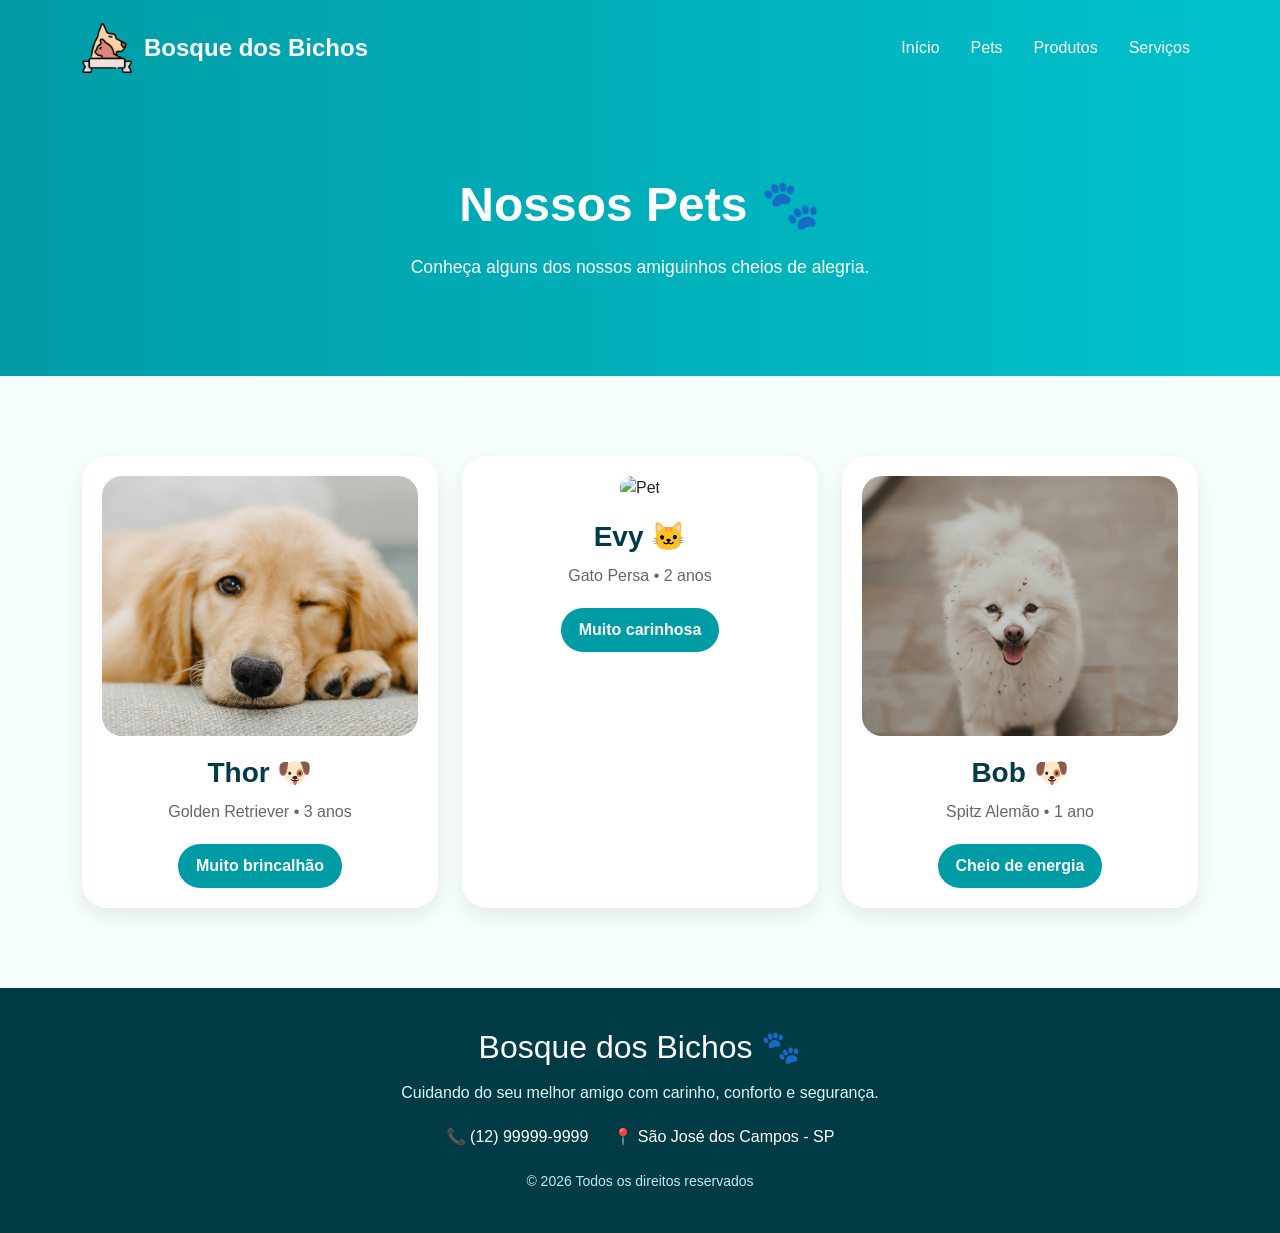
==== pets.html @ 15da337b "pagina d pet adicionada" ====
<!DOCTYPE html>
<html lang="pt-br">

<head>

  <meta charset="UTF-8">

  <meta name="viewport"
    content="width=device-width, initial-scale=1.0">

  <!-- BOOTSTRAP -->

  <link href="https://cdn.jsdelivr.net/npm/bootstrap@5.3.8/dist/css/bootstrap.min.css"
    rel="stylesheet">

  <!-- CSS -->

  <link rel="stylesheet"
    href="style.css">

  <title>
    Pets | Bosque dos Bichos
  </title>

</head>

<body>

  <!-- HEADER -->

  <header class="header-petshop">

    <nav class="navbar navbar-expand-lg">

      <div class="container">

        <!-- LOGO -->

        <a class="logo-petshop"
          href="index.html">

          <img src="./img/loja-de-animais.png"
            alt="Logo">

          <span>
            Bosque dos Bichos
          </span>

        </a>

        <!-- MENU -->

        <div class="collapse navbar-collapse justify-content-end">

          <ul class="navbar-nav align-items-center">

            <li class="nav-item">
              <a class="nav-link"
                href="index.html">
                Início
              </a>
            </li>

            <li class="nav-item">
              <a class="nav-link"
                href="pets.html">
                Pets
              </a>
            </li>

            <li class="nav-item">
              <a class="nav-link"
                href="produtos.html">
                Produtos
              </a>
            </li>

            <li class="nav-item">
              <a class="nav-link"
                href="servicos.html">
                Serviços
              </a>
            </li>

          </ul>

        </div>

      </div>

    </nav>

  </header>

  <!-- BANNER -->

  <section class="banner-pets">

    <div class="container">

      <h1>
        Nossos Pets 🐾
      </h1>

      <p>
        Conheça alguns dos nossos amiguinhos cheios de alegria.
      </p>

    </div>

  </section>

  <!-- PETS -->

  <section class="pagina-pets">

    <div class="container">

      <div class="row g-4">

        <!-- PET 1 -->

        <div class="col-lg-4">

          <div class="card-pet">

            <img src="./img/pet1.jpg"
              alt="Pet">

            <h3>
              Thor 🐶
            </h3>

            <p>
              Golden Retriever • 3 anos
            </p>

            <span>
              Muito brincalhão
            </span>

          </div>

        </div>

        <!-- PET 2 -->

        <div class="col-lg-4">

          <div class="card-pet">

            <img src="./img/gatopersa.jpg"
              alt="Pet">

            <h3>
              Evy 🐱
            </h3>

            <p>
              Gato Persa • 2 anos
            </p>

            <span>
              Muito carinhosa
            </span>

          </div>

        </div>

        <!-- PET 3 -->

        <div class="col-lg-4">

          <div class="card-pet">

            <img src="./img/spitz.jpg"
              alt="Pet">

            <h3>
              Bob 🐶
            </h3>

            <p>
              Spitz Alemão • 1 ano
            </p>

            <span>
              Cheio de energia
            </span>

          </div>

        </div>

      </div>

    </div>

  </section>

  <!-- FOOTER -->

  <footer class="footer-petshop">

    <div class="container">

      <h3>
        Bosque dos Bichos 🐾
      </h3>

      <p>
        Cuidando do seu melhor amigo com carinho,
        conforto e segurança.
      </p>

      <div class="footer-contato">

        <span>
          📞 (12) 99999-9999
        </span>

        <span>
          📍 São José dos Campos - SP
        </span>

      </div>

      <small>
        © 2026 Todos os direitos reservados
      </small>

    </div>

  </footer>

  <!-- SCRIPT -->

  <script src="https://cdn.jsdelivr.net/npm/bootstrap@5.3.8/dist/js/bootstrap.bundle.min.js"></script>

</body>

</html>
---- style.css ----
/* RESET */

/* RESET */

/* remove margens e espaçamentos padrões do navegador */
*{
  margin: 0;

  /* remove espaçamento interno padrão */
  padding: 0;

  /* faz largura e altura incluírem padding e borda */
  box-sizing: border-box;
}

/* BODY */

body{

  /* define a fonte principal do site */
  font-family: Arial, Helvetica, sans-serif;

  /* cor de fundo geral do site */
  background-color: #f5fdfd;
}

/* HEADER */

.header-petshop{

  /* cria um degradê horizontal */
  background: linear-gradient(90deg,#009CA6,#00c2cc);

  /* espaço interno em cima e embaixo */
  padding: 15px 0;

  /* sombra suave abaixo do header */
  box-shadow: 0 4px 15px rgba(0,0,0,0.1);
}

/* HERO */

.hero-petshop{

  /* espaço interno */
  padding: 80px 0;

  /* evita quebra estranha */
  overflow: hidden;
}

/* LOGO */

.logo-petshop{

  /* deixa imagem e texto lado a lado */
  display: flex;

  /* centraliza verticalmente */
  align-items: center;

  /* espaço entre logo e texto */
  gap: 12px;

  /* remove sublinhado do link */
  text-decoration: none;
}

/* IMAGEM DA LOGO */

.logo-petshop img{

  /* largura da imagem */
  width: 50px;
}

/* TEXTO DA LOGO */

.logo-petshop span{

  /* cor branca */
  color: white;

  /* tamanho da fonte */
  font-size: 1.5rem;

  /* deixa o texto em negrito */
  font-weight: bold;
}

/* LINKS */

.nav-link{

  /* cor dos links */
  color: white;

  /* espessura da fonte */
  font-weight: 500;

  /* espaço entre os links */
  margin-left: 15px;

  /* suaviza animações */
  transition: 0.3s;
}

/* HOVER DOS LINKS */

.nav-link:hover{

  /* muda cor ao passar mouse */
  color: #ffe082;

  /* move o link levemente para cima */
  transform: translateY(-2px);
}

/* BOTÃO */

.btn-agendar{

  /* fundo branco */
  background-color: white;

  /* cor do texto */
  color: #009CA6;

  /* remove borda */
  border: none;

  /* espaço interno */
  padding: 10px 22px;

  /* deixa arredondado */
  border-radius: 30px;

  /* deixa texto em negrito */
  font-weight: bold;

  /* suaviza animações */
  transition: 0.3s;
}

/* HOVER DO BOTÃO */

.btn-agendar:hover{

  /* muda cor do fundo */
  background-color: #ffe082;

  /* aumenta levemente */
  transform: scale(1.05);
}

/* MENU MOBILE */

.navbar-toggler{

  /* remove borda do botão hamburguer */
  border: none;
}

/* QUANDO O BOTÃO É CLICADO */

.navbar-toggler:focus{

  /* remove brilho azul padrão */
  box-shadow: none;
}

/* HERO SECTION */

.hero-petshop{

  /* espaço acima e abaixo da seção */
  padding: 80px 0;
}

/* TÍTULO PRINCIPAL */

.hero-texto h1{

  /* tamanho grande */
  font-size: 3.2rem;

  /* cor do texto */
  color: #003b46;

  /* deixa em negrito */
  font-weight: bold;

  /* espaço abaixo */
  margin-bottom: 20px;
}

/* PARÁGRAFO HERO */

.hero-texto p{

  /* tamanho da fonte */
  font-size: 1.1rem;

  /* cor do texto */
  color: #555;

  /* espaço abaixo */
  margin-bottom: 30px;

  /* espaço entre linhas */
  line-height: 1.8;
}

/* ÁREA DOS BOTÕES */

.hero-botoes{

  /* deixa botões lado a lado */
  display: flex;

  /* espaço entre eles */
  gap: 15px;

  /* quebra linha em telas pequenas */
  flex-wrap: wrap;
}

/* BOTÃO PRINCIPAL */

.btn-hero{

  /* cor de fundo */
  background-color: #009CA6;

  /* cor do texto */
  color: white;

  /* remove borda */
  border: none;

  /* espaço interno */
  padding: 14px 28px;

  /* arredonda */
  border-radius: 30px;

  /* deixa em negrito */
  font-weight: bold;

  /* suaviza animações */
  transition: 0.3s;
}

/* HOVER BOTÃO PRINCIPAL */

.btn-hero:hover{

  /* muda cor */
  background-color: #007d84;

  /* move para cima */
  transform: translateY(-3px);
}

/* BOTÃO SECUNDÁRIO */

.btn-hero-outline{

  /* fundo transparente */
  background-color: transparent;

  /* borda colorida */
  border: 2px solid #009CA6;

  /* cor do texto */
  color: #009CA6;

  /* espaço interno */
  padding: 14px 28px;

  /* arredonda */
  border-radius: 30px;

  /* negrito */
  font-weight: bold;

  /* suaviza animações */
  transition: 0.3s;
}

/* HOVER BOTÃO SECUNDÁRIO */

.btn-hero-outline:hover{

  /* fundo colorido */
  background-color: #009CA6;

  /* texto branco */
  color: white;
}

/* IMAGEM HERO */

.hero-imagem img{

  /* largura total */
  width: 100%;

  /* bordas arredondadas */
  border-radius: 30px;

  /* sombra suave */
  box-shadow: 0 8px 25px rgba(0,0,0,0.15);
}

/* SERVIÇOS */

.servicos{

  /* espaço interno vertical */
  padding: 90px 0;
}

/* TÍTULO DA SEÇÃO */

.titulo-servicos{

  /* centraliza texto */
  text-align: center;

  /* espaço abaixo */
  margin-bottom: 60px;
}

/* TÍTULO */

.titulo-servicos h2{

  /* tamanho da fonte */
  font-size: 2.5rem;

  /* cor */
  color: #003b46;

  /* negrito */
  font-weight: bold;

  /* espaço abaixo */
  margin-bottom: 15px;
}

/* TEXTO */

.titulo-servicos p{

  /* cor do texto */
  color: #666;

  /* tamanho da fonte */
  font-size: 1.1rem;
}

/* CARD */

.card-servico{

  /* fundo branco */
  background-color: white;

  /* espaço interno */
  padding: 40px 30px;

  /* arredonda */
  border-radius: 25px;

  /* centraliza conteúdo */
  text-align: center;

  /* suaviza animações */
  transition: 0.4s;

  /* sombra */
  box-shadow: 0 8px 20px rgba(0,0,0,0.08);

  /* deixa todos os cards iguais */
  height: 100%;
}

/* HOVER DO CARD */

.card-servico:hover{

  /* levanta card */
  transform: translateY(-10px);
}

/* ÍCONE */

.icone-servico{

  /* aumenta tamanho do emoji */
  font-size: 3rem;

  /* espaço abaixo */
  margin-bottom: 20px;
}

/* TÍTULO CARD */

.card-servico h3{

  /* cor */
  color: #003b46;

  /* espaço abaixo */
  margin-bottom: 15px;

  /* negrito */
  font-weight: bold;
}

/* TEXTO CARD */

.card-servico p{

  /* cor do texto */
  color: #666;

  /* espaço entre linhas */
  line-height: 1.7;
}

/* CARROSSEL */

/* CARROSSEL */

.carrossel-petshop{

  /* espaço menor abaixo */
  padding-bottom: 30px;
}
/* IMAGENS DO CARROSSEL */

/* ÁREA TOTAL DO CARROSSEL */

.carousel-item{

  /* altura fixa do slide */
  height: 600px;

  /* esconde excessos */
  overflow: hidden;

  /* arredonda */
  border-radius: 30px;
}

/* IMAGEM */

/* IMAGEM DO CARROSSEL */

.imagem-carrossel{

  /* largura menor */
  width: 80%;

  /* centraliza */
  display: block;
  margin: auto;

  /* altura */
  height: 500px;

  /* encaixa imagem */
  object-fit: cover;

  /* arredonda */
  border-radius: 30px;
}
/* LEGENDA DO CARROSSEL */

.carousel-caption{

  /* fundo sólido */
  background-color: rgba(255,255,255,0.95);

  /* espaço interno */
  padding: 30px;

  /* bordas arredondadas */
  border-radius: 25px;

  /* largura máxima */
  max-width: 550px;

  /* centraliza */
  margin: auto;

  /* distância da parte inferior */
  bottom: 50px;

  /* sombra */
  box-shadow: 0 10px 25px rgba(0,0,0,0.15);
}
/* TÍTULO */

/* TÍTULO */

.carousel-caption h2{

  color: #003b46;

  font-size: 2.3rem;

  font-weight: bold;
}

/* TEXTO */

.carousel-caption p{

  color: #555;

  font-size: 1.1rem;
}
/* TEXTO */

.carousel-caption p{

  color: #555;
}

/* TEXTO DO CARROSSEL */

.carousel-caption p{

  /* tamanho da fonte */
  font-size: 1.1rem;
}

/* SETAS */

.carousel-control-prev-icon,
.carousel-control-next-icon{

  /* fundo escuro transparente */
  background-color: rgba(0,0,0,0.5);

  /* deixa circular */
  border-radius: 50%;

  /* aumenta tamanho */
  padding: 20px;
}







/* FOOTER */

/* FOOTER */

.footer-petshop{
  margin: 0%;

  /* cor de fundo escura */
  background-color: #003b46;

  /* espaço interno em cima/baixo e lados */
  padding: 40px 20px;

  /* centraliza todo conteúdo */
  text-align: center;
}

/* TÍTULO */

.footer-petshop h3{

  /* cor branca */
  color: white;

  /* tamanho do texto */
  font-size: 2rem;

  /* espaço abaixo */
  margin-bottom: 15px;
}

/* TEXTO */

.footer-petshop p{

  /* cor azul clara */
  color: #d9f5f6;

  /* espaço abaixo */
  margin-bottom: 20px;

  /* tamanho da fonte */
  font-size: 1rem;
}

/* ÁREA DE CONTATO */

.footer-contato{

  /* deixa os itens lado a lado */
  display: flex;

  /* centraliza horizontalmente */
  justify-content: center;

  /* espaço entre os itens */
  gap: 25px;

  /* quebra linha em telas pequenas */
  flex-wrap: wrap;

  /* espaço abaixo */
  margin-bottom: 20px;

  /* cor branca */
  color: white;
}

/* COPYRIGHT */

.footer-petshop small{

  /* cor mais suave */
  color: #bfeaec;
}

/* MODAL */

.modal-content{

  /* arredonda */
  border-radius: 25px;

  /* remove borda */
  border: none;

  /* sombra */
  box-shadow: 0 10px 30px rgba(0,0,0,0.15);
}

/* CABEÇALHO */

.modal-header{

  /* cor de fundo */
  background-color: #009CA6;

  /* texto branco */
  color: white;

  /* arredonda topo */
  border-radius: 25px 25px 0 0;
}

/* TÍTULO */

.modal-title{

  font-size: 1.5rem;

  font-weight: bold;
}

/* CORPO */

.modal-body{

  padding: 30px;
}

/* INPUTS */

.form-control,
.form-select{

  padding: 12px;

  border-radius: 12px;
}

/* FOOTER */

.modal-footer{

  border-top: none;

  padding: 20px;
}

/* BOTÃO */

.btn-modal{

  background-color: #009CA6;

  color: white;

  border: none;

  padding: 12px 25px;

  border-radius: 30px;

  font-weight: bold;

  transition: 0.3s;
}

/* HOVER */

.btn-modal:hover{

  background-color: #007d84;
}


/*pagina de servicos */

.banner-servicos{

  /* degradê */
  background: linear-gradient(90deg,#009CA6,#00c2cc);

  /* espaço interno */
  padding: 80px 20px;

  /* centraliza */
  text-align: center;

  /* texto branco */
  color: white;
}

/* TÍTULO */

.banner-servicos h1{

  /* tamanho */
  font-size: 3rem;

  /* negrito */
  font-weight: bold;

  /* espaço abaixo */
  margin-bottom: 20px;
}

/* TEXTO */

.banner-servicos p{

  /* tamanho */
  font-size: 1.1rem;
}

/* ÁREA SERVIÇOS */

.pagina-servicos{

  /* espaço vertical */
  padding: 80px 0;
}

/* CARD */

.card-pagina-servico{

  /* fundo branco */
  background-color: white;

  /* espaço interno */
  padding: 40px 30px;

  /* arredonda */
  border-radius: 25px;

  /* centraliza */
  text-align: center;

  /* sombra */
  box-shadow: 0 8px 20px rgba(0,0,0,0.08);

  /* animação suave */
  transition: 0.3s;

  /* altura igual */
  height: 100%;
}

/* HOVER */

.card-pagina-servico:hover{

  /* sobe levemente */
  transform: translateY(-8px);
}

/* ÍCONE */

.icone-pagina{

  /* tamanho */
  font-size: 3rem;

  /* espaço abaixo */
  margin-bottom: 20px;
}

/* TÍTULO */

.card-pagina-servico h3{

  /* cor */
  color: #003b46;

  /* espaço abaixo */
  margin-bottom: 15px;

  /* negrito */
  font-weight: bold;
}

/* TEXTO */

.card-pagina-servico p{

  /* cor */
  color: #666;

  /* espaço abaixo */
  margin-bottom: 20px;

  /* altura da linha */
  line-height: 1.7;
}

/* PREÇO */

.card-pagina-servico span{

  /* fundo */
  background-color: #009CA6;

  /* texto branco */
  color: white;

  /* espaço interno */
  padding: 10px 18px;

  /* arredonda */
  border-radius: 30px;

  /* negrito */
  font-weight: bold;

  /* deixa inline-block */
  display: inline-block;
}




/* pagina de produtos */




/* BANNER PRODUTOS */

.banner-produtos{

  /* degradê */
  background: linear-gradient(90deg,#009CA6,#00c2cc);

  /* espaço interno */
  padding: 80px 20px;

  /* centraliza texto */
  text-align: center;

  /* texto branco */
  color: white;
}

/* TÍTULO */

.banner-produtos h1{

  /* tamanho */
  font-size: 3rem;

  /* negrito */
  font-weight: bold;

  /* espaço abaixo */
  margin-bottom: 20px;
}

/* TEXTO */

.banner-produtos p{

  /* tamanho */
  font-size: 1.1rem;
}






/* ÁREA PRODUTOS */

.pagina-produtos{

  /* espaço vertical */
  padding: 80px 0;
}

/* CARD */

.card-produto{

  /* fundo branco */
  background-color: white;

  /* arredonda */
  border-radius: 25px;

  /* espaço interno */
  padding: 20px;

  /* centraliza conteúdo */
  text-align: center;

  /* sombra */
  box-shadow: 0 8px 20px rgba(0,0,0,0.08);

  /* suaviza animações */
  transition: 0.3s;

  /* altura igual */
  height: 100%;
}

/* HOVER */

.card-produto:hover{

  /* sobe levemente */
  transform: translateY(-8px);
}

/* IMAGEM */

.card-produto img{

  /* largura total */
  width: 100%;

  /* altura fixa */
  height: 220px;

  /* encaixa imagem */
  object-fit: cover;

  /* arredonda */
  border-radius: 20px;

  /* espaço abaixo */
  margin-bottom: 20px;
}

/* TÍTULO */

.card-produto h3{

  /* cor */
  color: #003b46;

  /* espaço abaixo */
  margin-bottom: 10px;

  /* negrito */
  font-weight: bold;
}

/* TEXTO */

.card-produto p{

  /* cor */
  color: #666;

  /* espaço abaixo */
  margin-bottom: 20px;
}

/* PREÇO */

.card-produto span{

  /* deixa bloco */
  display: block;

  /* tamanho */
  font-size: 1.3rem;

  /* negrito */
  font-weight: bold;

  /* cor */
  color: #009CA6;

  /* espaço abaixo */
  margin-bottom: 20px;
}

/* BOTÃO */

.btn-comprar{

  /* fundo */
  background-color: #009CA6;

  /* texto branco */
  color: white;

  /* remove borda */
  border: none;

  /* espaço interno */
  padding: 12px 25px;

  /* arredonda */
  border-radius: 30px;

  /* negrito */
  font-weight: bold;

  /* animação */
  transition: 0.3s;
}

/* HOVER BOTÃO */

.btn-comprar:hover{

  /* muda cor */
  background-color: #007d84;
}



/* LOGO VOLTAR */

.logo-voltar{

  /* deixa fixada */
  position: fixed;

  /* distância do topo */
  top: 20px;

  /* distância da esquerda */
  left: 20px;

  /* fica acima de tudo */
  z-index: 999;

  /* animação suave */
  transition: 0.3s;
}

/* IMAGEM */

.logo-voltar img{

  /* tamanho */
  width: 70px;

  /* deixa redonda */
  border-radius: 50%;

  /* fundo branco */
  background-color: white;

  /* espaço interno */
  padding: 10px;

  /* sombra */
  box-shadow: 0 5px 15px rgba(0,0,0,0.15);
}

/* HOVER */

.logo-voltar:hover{

  /* aumenta levemente */
  transform: scale(1.08);
}





/* PAGINA PETS */

/* BANNER */

.banner-pets{

  /* degradê */
  background: linear-gradient(90deg,#009CA6,#00c2cc);

  /* espaço interno */
  padding: 80px 20px;

  /* centraliza */
  text-align: center;

  /* texto branco */
  color: white;
}

/* TITULO */

.banner-pets h1{

  font-size: 3rem;

  font-weight: bold;

  margin-bottom: 20px;
}

/* TEXTO */

.banner-pets p{

  font-size: 1.1rem;
}

/* AREA PETS */

.pagina-pets{

  padding: 80px 0;
}

/* CARD */

.card-pet{

  background-color: white;

  border-radius: 25px;

  padding: 20px;

  text-align: center;

  box-shadow: 0 8px 20px rgba(0,0,0,0.08);

  transition: 0.3s;

  height: 100%;
}

/* HOVER */

.card-pet:hover{

  transform: translateY(-8px);
}

/* IMAGEM */

.card-pet img{

  width: 100%;

  height: 260px;

  object-fit: cover;

  border-radius: 20px;

  margin-bottom: 20px;
}

/* TITULO */

.card-pet h3{

  color: #003b46;

  margin-bottom: 10px;

  font-weight: bold;
}

/* TEXTO */

.card-pet p{

  color: #666;

  margin-bottom: 20px;
}

/* TAG */

.card-pet span{

  background-color: #009CA6;

  color: white;

  padding: 10px 18px;

  border-radius: 30px;

  font-weight: bold;

  display: inline-block;
}
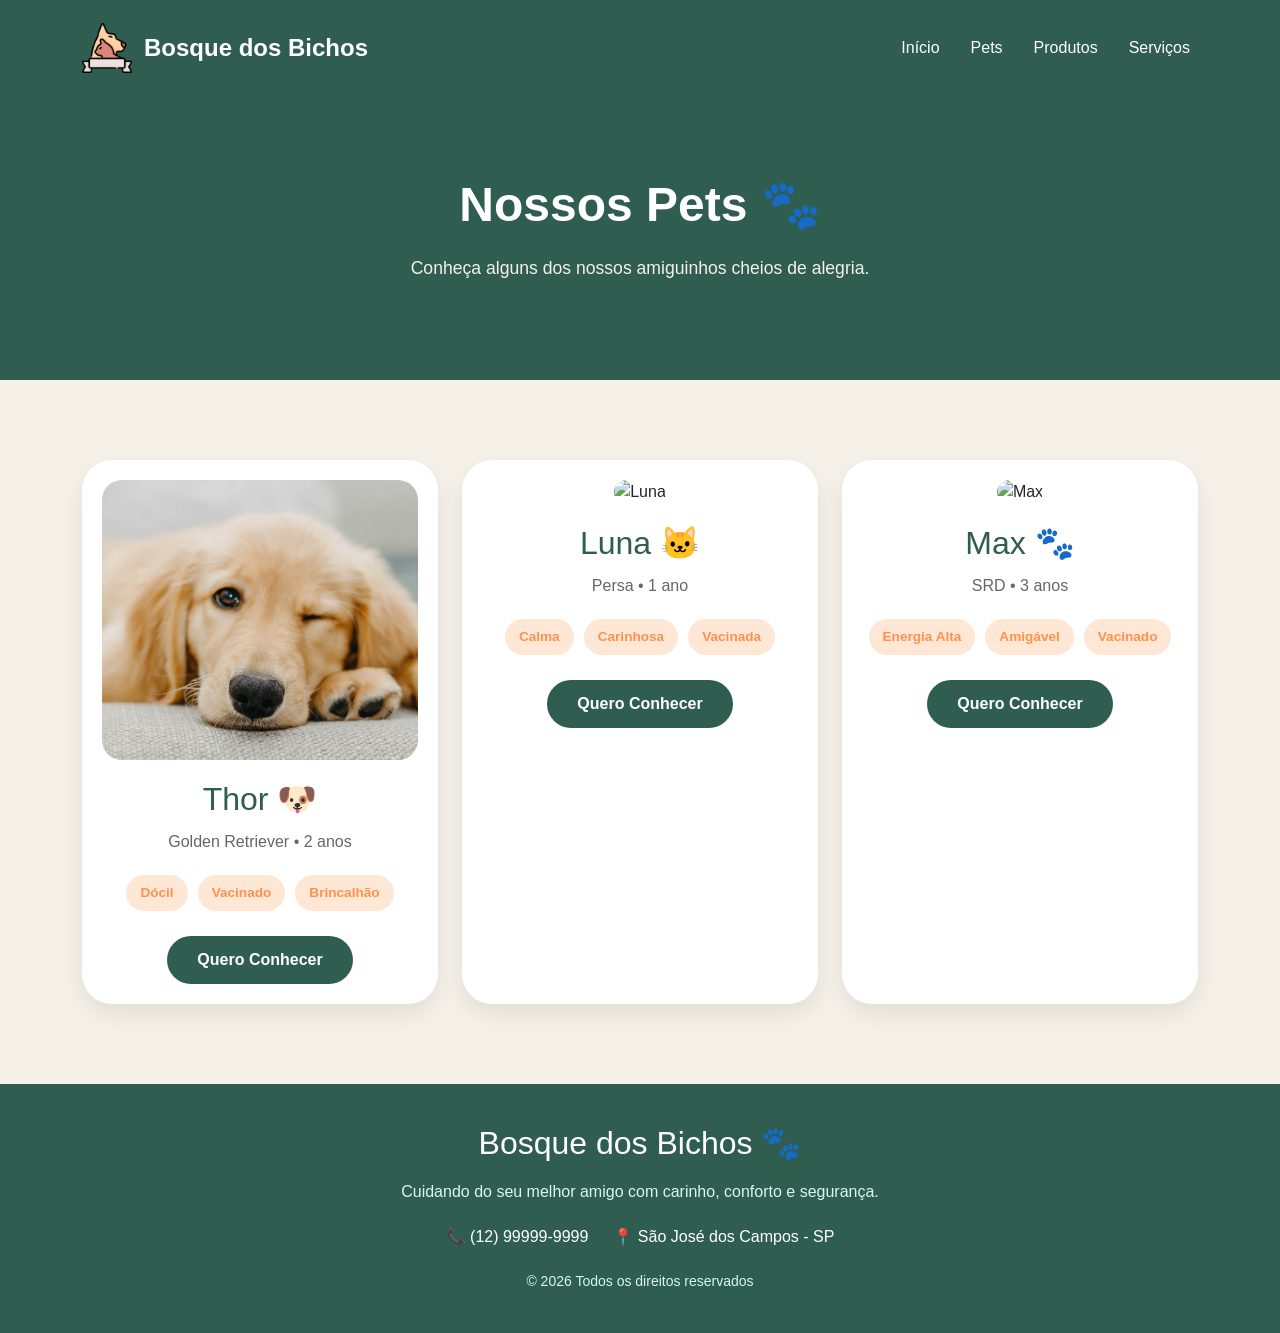
==== commit 1c92eae5: "G" ====
--- a/pets.html
+++ b/pets.html
@@ -112,93 +112,139 @@
 
   <!-- PETS -->
 
-  <section class="pagina-pets">
-
-    <div class="container">
-
-      <div class="row g-4">
-
-        <!-- PET 1 -->
-
-        <div class="col-lg-4">
-
-          <div class="card-pet">
-
-            <img src="./img/pet1.jpg"
-              alt="Pet">
-
-            <h3>
-              Thor 🐶
-            </h3>
-
-            <p>
-              Golden Retriever • 3 anos
-            </p>
-
-            <span>
-              Muito brincalhão
-            </span>
+  <!-- ========================================= -->
+<!-- ÁREA PETS -->
+<!-- ========================================= -->
+
+<section class="pagina-pets">
+
+  <div class="container">
+
+    <div class="row g-4">
+
+      <!-- PET 1 -->
+
+      <div class="col-lg-4 col-md-6">
+
+        <div class="card-pet">
+
+          <!-- FOTO -->
+
+          <img src="img/pet1.jpg" alt="Thor">
+
+          <!-- NOME -->
+
+          <h3>
+            Thor 🐶
+          </h3>
+
+          <!-- INFORMAÇÕES -->
+
+          <p>
+            Golden Retriever • 2 anos
+          </p>
+
+          <!-- TAGS -->
+
+          <div class="tags-pet">
+
+            <span>Dócil</span>
+
+            <span>Vacinado</span>
+
+            <span>Brincalhão</span>
 
           </div>
 
-        </div>
-
-        <!-- PET 2 -->
-
-        <div class="col-lg-4">
-
-          <div class="card-pet">
-
-            <img src="./img/gatopersa.jpg"
-              alt="Pet">
-
-            <h3>
-              Evy 🐱
-            </h3>
-
-            <p>
-              Gato Persa • 2 anos
-            </p>
-
-            <span>
-              Muito carinhosa
-            </span>
+          <!-- BOTÃO -->
+
+          <button class="btn-adotar">
+
+            Quero Conhecer
+
+          </button>
+
+        </div>
+
+      </div>
+
+      <!-- PET 2 -->
+
+      <div class="col-lg-4 col-md-6">
+
+        <div class="card-pet">
+
+          <img src="img/pet2.jpg" alt="Luna">
+
+          <h3>
+            Luna 🐱
+          </h3>
+
+          <p>
+            Persa • 1 ano
+          </p>
+
+          <div class="tags-pet">
+
+            <span>Calma</span>
+
+            <span>Carinhosa</span>
+
+            <span>Vacinada</span>
 
           </div>
 
-        </div>
-
-        <!-- PET 3 -->
-
-        <div class="col-lg-4">
-
-          <div class="card-pet">
-
-            <img src="./img/spitz.jpg"
-              alt="Pet">
-
-            <h3>
-              Bob 🐶
-            </h3>
-
-            <p>
-              Spitz Alemão • 1 ano
-            </p>
-
-            <span>
-              Cheio de energia
-            </span>
+          <button class="btn-adotar">
+
+            Quero Conhecer
+
+          </button>
+
+        </div>
+
+      </div>
+
+      <!-- PET 3 -->
+
+      <div class="col-lg-4 col-md-6">
+
+        <div class="card-pet">
+
+          <img src="img/pet3.jpg" alt="Max">
+
+          <h3>
+            Max 🐾
+          </h3>
+
+          <p>
+            SRD • 3 anos
+          </p>
+
+          <div class="tags-pet">
+
+            <span>Energia Alta</span>
+
+            <span>Amigável</span>
+
+            <span>Vacinado</span>
 
           </div>
 
+          <button class="btn-adotar">
+
+            Quero Conhecer
+
+          </button>
+
         </div>
 
       </div>
 
     </div>
 
-  </section>
-
+  </div>
+
+</section>
   <!-- FOOTER -->
 
   <footer class="footer-petshop">
--- a/style.css
+++ b/style.css
@@ -1,1238 +1,1319 @@
-/* RESET */
-
-/* RESET */
-
-/* remove margens e espaçamentos padrões do navegador */
+/* ========================================= */
+/* RESET GERAL */
+/* ========================================= */
+
+/* remove margens e espaçamentos padrões */
 *{
   margin: 0;
-
-  /* remove espaçamento interno padrão */
   padding: 0;
 
-  /* faz largura e altura incluírem padding e borda */
+  /* facilita controle de largura */
   box-sizing: border-box;
 }
 
+
+/* ========================================= */
 /* BODY */
+/* ========================================= */
 
 body{
-
-  /* define a fonte principal do site */
+  
+
+  font-family: 'Poppins', sans-serif;
+
+
+
+  /* fonte principal */
   font-family: Arial, Helvetica, sans-serif;
 
-  /* cor de fundo geral do site */
-  background-color: #f5fdfd;
-}
-
+  /* fundo geral do site */
+  background-color: #F5F1E8;
+
+}
+
+
+/* ========================================= */
+/* TEXTOS */
+/* ========================================= */
+
+p{
+
+  /* cor padrão dos textos */
+  color: #555555;
+
+  /* altura entre linhas */
+  line-height: 1.7;
+}
+
+
+/* ========================================= */
+/* TITULOS */
+/* ========================================= */
+
+h1, h2, h3{
+
+  /* verde principal */
+  color: #2F5D50;
+
+}
+
+
+/* ========================================= */
 /* HEADER */
+/* ========================================= */
 
 .header-petshop{
 
-  /* cria um degradê horizontal */
-  background: linear-gradient(90deg,#009CA6,#00c2cc);
-
-  /* espaço interno em cima e embaixo */
+  /* fundo verde */
+  background-color: #2F5D50;
+
+  /* espaço interno */
   padding: 15px 0;
 
-  /* sombra suave abaixo do header */
+  /* sombra suave */
   box-shadow: 0 4px 15px rgba(0,0,0,0.1);
-}
-
-/* HERO */
-
-.hero-petshop{
-
-  /* espaço interno */
-  padding: 80px 0;
-
-  /* evita quebra estranha */
-  overflow: hidden;
-}
-
+
+}
+
+
+/* ========================================= */
 /* LOGO */
+/* ========================================= */
 
 .logo-petshop{
 
-  /* deixa imagem e texto lado a lado */
+  /* imagem e texto lado a lado */
   display: flex;
 
   /* centraliza verticalmente */
   align-items: center;
 
-  /* espaço entre logo e texto */
+  /* espaço entre itens */
   gap: 12px;
 
-  /* remove sublinhado do link */
+  /* remove linha do link */
   text-decoration: none;
-}
-
-/* IMAGEM DA LOGO */
+
+}
+
+
+/* IMAGEM LOGO */
 
 .logo-petshop img{
 
-  /* largura da imagem */
+  /* largura da logo */
   width: 50px;
-}
-
-/* TEXTO DA LOGO */
+
+}
+
+
+/* TEXTO LOGO */
 
 .logo-petshop span{
 
-  /* cor branca */
-  color: white;
-
-  /* tamanho da fonte */
+  color: white;
+
   font-size: 1.5rem;
 
-  /* deixa o texto em negrito */
   font-weight: bold;
-}
-
-/* LINKS */
+
+}
+
+
+/* ========================================= */
+/* LINKS MENU */
+/* ========================================= */
 
 .nav-link{
 
-  /* cor dos links */
-  color: white;
-
-  /* espessura da fonte */
+  color: white;
+
   font-weight: 500;
 
-  /* espaço entre os links */
   margin-left: 15px;
 
-  /* suaviza animações */
   transition: 0.3s;
-}
-
-/* HOVER DOS LINKS */
+
+}
+
+
+/* HOVER LINKS */
 
 .nav-link:hover{
 
-  /* muda cor ao passar mouse */
-  color: #ffe082;
-
-  /* move o link levemente para cima */
+  /* laranja claro */
+  color: #FF914D;
+
   transform: translateY(-2px);
-}
-
-/* BOTÃO */
+
+}
+
+
+/* ========================================= */
+/* BOTÃO AGENDAR */
+/* ========================================= */
 
 .btn-agendar{
+
+  /* fundo laranja */
+  background-color: #FF914D;
+
+  /* texto branco */
+  color: white;
+
+  /* remove borda */
+  border: none;
+
+  /* espaçamento interno */
+  padding: 12px 25px;
+
+  /* arredonda */
+  border-radius: 30px;
+
+  /* negrito */
+  font-weight: bold;
+
+  /* cursor mãozinha */
+  cursor: pointer;
+
+  /* animação suave */
+  transition: 0.3s;
+
+}
+
+
+/* HOVER BOTÃO */
+
+.btn-agendar:hover{
+
+  /* laranja mais escuro */
+  background-color: #E67E3D;
+
+  /* aumenta levemente */
+  transform: scale(1.05);
+
+}
+
+
+/* ========================================= */
+/* HERO SECTION */
+/* ========================================= */
+
+.hero-petshop{
+
+  /* espaço vertical */
+  padding: 100px 0;
+
+  /* fundo bege */
+  background-color: #F5F1E8;
+
+}
+
+
+/* TITULO HERO */
+
+.hero-texto h1{
+
+  font-size: 3.2rem;
+
+  font-weight: bold;
+
+  margin-bottom: 20px;
+
+}
+
+
+/* TEXTO HERO */
+
+.hero-texto p{
+
+  font-size: 1.1rem;
+
+  margin-bottom: 30px;
+
+}
+
+
+/* BENEFÍCIOS */
+
+.hero-beneficios{
+
+  /* coloca lado a lado */
+  display: flex;
+
+  /* espaço */
+  gap: 15px;
+
+  /* quebra no celular */
+  flex-wrap: wrap;
+
+}
+
+
+/* CADA BENEFÍCIO */
+
+.hero-beneficios span{
 
   /* fundo branco */
   background-color: white;
 
-  /* cor do texto */
-  color: #009CA6;
-
-  /* remove borda */
-  border: none;
-
   /* espaço interno */
-  padding: 10px 22px;
-
-  /* deixa arredondado */
-  border-radius: 30px;
-
-  /* deixa texto em negrito */
-  font-weight: bold;
-
-  /* suaviza animações */
-  transition: 0.3s;
-}
-
-/* HOVER DO BOTÃO */
-
-.btn-agendar:hover{
-
-  /* muda cor do fundo */
-  background-color: #ffe082;
-
-  /* aumenta levemente */
-  transform: scale(1.05);
-}
-
-/* MENU MOBILE */
-
-.navbar-toggler{
-
-  /* remove borda do botão hamburguer */
-  border: none;
-}
-
-/* QUANDO O BOTÃO É CLICADO */
-
-.navbar-toggler:focus{
-
-  /* remove brilho azul padrão */
-  box-shadow: none;
-}
-
-/* HERO SECTION */
-
-.hero-petshop{
-
-  /* espaço acima e abaixo da seção */
-  padding: 80px 0;
-}
-
-/* TÍTULO PRINCIPAL */
-
-.hero-texto h1{
-
-  /* tamanho grande */
-  font-size: 3.2rem;
-
-  /* cor do texto */
-  color: #003b46;
-
-  /* deixa em negrito */
-  font-weight: bold;
-
-  /* espaço abaixo */
-  margin-bottom: 20px;
-}
-
-/* PARÁGRAFO HERO */
-
-.hero-texto p{
-
-  /* tamanho da fonte */
-  font-size: 1.1rem;
-
-  /* cor do texto */
-  color: #555;
-
-  /* espaço abaixo */
-  margin-bottom: 30px;
-
-  /* espaço entre linhas */
-  line-height: 1.8;
-}
-
-/* ÁREA DOS BOTÕES */
-
-.hero-botoes{
-
-  /* deixa botões lado a lado */
-  display: flex;
-
-  /* espaço entre eles */
-  gap: 15px;
-
-  /* quebra linha em telas pequenas */
-  flex-wrap: wrap;
-}
-
-/* BOTÃO PRINCIPAL */
-
-.btn-hero{
-
-  /* cor de fundo */
-  background-color: #009CA6;
-
-  /* cor do texto */
-  color: white;
-
-  /* remove borda */
-  border: none;
-
-  /* espaço interno */
-  padding: 14px 28px;
+  padding: 10px 18px;
 
   /* arredonda */
   border-radius: 30px;
 
-  /* deixa em negrito */
+  /* sombra */
+  box-shadow: 0 5px 15px rgba(0,0,0,0.08);
+
+}
+
+
+/* IMAGEM HERO */
+
+.hero-imagem img{
+
+  width: 700px;
+
+  /* bordas arredondadas */
+  border-radius: 10px;
+
+  /* sombra */
+  box-shadow: 0 10px 30px rgba(0,0,0,0.15);
+
+}
+
+
+/* ========================================= */
+/* SERVIÇOS */
+/* ========================================= */
+
+.servicos{
+
+  padding: 80px 10%;
+
+  text-align: center;
+
+}
+
+
+/* TITULO */
+
+.servicos h2{
+
+  font-size: 2.5rem;
+
+  margin-bottom: 50px;
+
+}
+
+
+/* CONTAINER CARDS */
+
+.cards-servicos{
+
+  display: flex;
+
+  justify-content: center;
+
+  gap: 30px;
+
+  flex-wrap: wrap;
+
+}
+
+
+/* CARD */
+
+.card-servico{
+
+  width: 320px;
+
+  background-color: white;
+
+  border-radius: 25px;
+
+  overflow: hidden;
+
+  box-shadow: 0 8px 20px rgba(0,0,0,0.08);
+
+  transition: 0.3s;
+
+}
+
+
+/* HOVER CARD */
+
+.card-servico:hover{
+
+  transform: translateY(-10px);
+
+}
+
+
+/* IMAGEM CARD */
+
+.card-servico img{
+
+  width: 100%;
+
+  height: 220px;
+
+  object-fit: cover;
+
+}
+
+
+/* TITULO CARD */
+
+.card-servico h3{
+
+  margin-top: 20px;
+
+  font-size: 1.8rem;
+
+}
+
+
+/* TEXTO CARD */
+
+.card-servico p{
+
+  padding: 15px;
+
+}
+
+
+/* BOTÃO CARD */
+
+.card-servico button{
+
+  background-color: #FF914D;
+
+  color: white;
+
+  border: none;
+
+  padding: 12px 25px;
+
+  border-radius: 12px;
+
+  margin-bottom: 25px;
+
+  cursor: pointer;
+
+  transition: 0.3s;
+
+}
+
+
+/* HOVER BOTÃO CARD */
+
+.card-servico button:hover{
+
+  background-color: #E67E3D;
+
+  transform: scale(1.05);
+
+}
+
+
+/* ========================================= */
+/* CARROSSEL */
+/* ========================================= */
+
+.carrossel-petshop{
+
+  padding-bottom: 50px;
+
+}
+
+
+/* ITEM */
+
+.carousel-item{
+
+  height: 600px;
+
+  overflow: hidden;
+
+  border-radius: 30px;
+
+}
+
+
+/* IMAGEM */
+
+.imagem-carrossel{
+
+  width: 80%;
+
+  height: 500px;
+
+  object-fit: cover;
+
+  display: block;
+
+  margin: auto;
+
+  border-radius: 30px;
+
+}
+
+
+/* LEGENDA */
+
+.carousel-caption{
+
+  background-color: rgba(255,255,255,0.95);
+
+  padding: 30px;
+
+  border-radius: 25px;
+
+  max-width: 550px;
+
+  margin: auto;
+
+  bottom: 50px;
+
+  box-shadow: 0 10px 25px rgba(0,0,0,0.15);
+
+}
+
+
+/* TEXOS */
+
+.carousel-caption h2{
+
+  font-size: 2rem;
+
+}
+
+.carousel-caption p{
+
+  font-size: 1rem;
+
+}
+
+
+/* SETAS */
+
+.carousel-control-prev-icon,
+.carousel-control-next-icon{
+
+  background-color: rgba(0,0,0,0.5);
+
+  border-radius: 50%;
+
+  padding: 20px;
+
+}
+
+
+/* ========================================= */
+/* FOOTER */
+/* ========================================= */
+
+.footer-petshop{
+
+  background-color: #2F5D50;
+
+  padding: 40px 20px;
+
+  text-align: center;
+
+}
+
+
+/* TITULO FOOTER */
+
+.footer-petshop h3{
+
+  color: white;
+
+  font-size: 2rem;
+
+  margin-bottom: 15px;
+
+}
+
+
+/* TEXTO FOOTER */
+
+.footer-petshop p{
+
+  color: #d9f5f6;
+
+  margin-bottom: 20px;
+
+}
+
+
+/* CONTATO */
+
+.footer-contato{
+
+  display: flex;
+
+  justify-content: center;
+
+  gap: 25px;
+
+  flex-wrap: wrap;
+
+  margin-bottom: 20px;
+
+  color: white;
+
+}
+
+
+/* COPYRIGHT */
+
+.footer-petshop small{
+
+  color: #d9f5f6;
+
+}
+
+
+/* ========================================= */
+/* MODAL */
+/* ========================================= */
+
+.modal-content{
+
+  border-radius: 25px;
+
+  border: none;
+
+}
+
+
+/* HEADER MODAL */
+
+.modal-header{
+
+  background-color: #2F5D50;
+
+  color: white;
+
+}
+
+
+/* BODY MODAL */
+
+.modal-body{
+
+  padding: 30px;
+
+}
+
+
+/* INPUTS */
+
+.form-control,
+.form-select{
+
+  padding: 12px;
+
+  border-radius: 12px;
+
+}
+
+
+/* FOOTER MODAL */
+
+.modal-footer{
+
+  border-top: none;
+
+}
+
+
+/* BOTÃO MODAL */
+
+.btn-modal{
+
+  background-color: #FF914D;
+
+  color: white;
+
+  border: none;
+
+  padding: 12px 25px;
+
+  border-radius: 30px;
+
   font-weight: bold;
 
-  /* suaviza animações */
   transition: 0.3s;
-}
-
-/* HOVER BOTÃO PRINCIPAL */
-
-.btn-hero:hover{
-
-  /* muda cor */
-  background-color: #007d84;
-
-  /* move para cima */
-  transform: translateY(-3px);
-}
-
-/* BOTÃO SECUNDÁRIO */
-
-.btn-hero-outline{
-
-  /* fundo transparente */
-  background-color: transparent;
-
-  /* borda colorida */
-  border: 2px solid #009CA6;
-
-  /* cor do texto */
-  color: #009CA6;
+
+}
+
+
+/* HOVER BOTÃO */
+
+.btn-modal:hover{
+
+  background-color: #E67E3D;
+
+}
+
+
+
+
+
+/* ========================================= */
+/* PAGINA SERVIÇOS */
+/* ========================================= */
+
+/* BANNER */
+
+.banner-servicos{
+
+  /* fundo degradê */
+  background: linear-gradient(90deg, #2F5D50, #4E7C6F);
 
   /* espaço interno */
-  padding: 14px 28px;
-
-  /* arredonda */
-  border-radius: 30px;
-
-  /* negrito */
-  font-weight: bold;
-
-  /* suaviza animações */
-  transition: 0.3s;
-}
-
-/* HOVER BOTÃO SECUNDÁRIO */
-
-.btn-hero-outline:hover{
-
-  /* fundo colorido */
-  background-color: #009CA6;
-
-  /* texto branco */
-  color: white;
-}
-
-/* IMAGEM HERO */
-
-.hero-imagem img{
-
-  /* largura total */
-  width: 100%;
-
-  /* bordas arredondadas */
-  border-radius: 30px;
-
-  /* sombra suave */
-  box-shadow: 0 8px 25px rgba(0,0,0,0.15);
-}
-
-/* SERVIÇOS */
-
-.servicos{
-
-  /* espaço interno vertical */
-  padding: 90px 0;
-}
-
-/* TÍTULO DA SEÇÃO */
-
-.titulo-servicos{
+  padding: 80px 20px;
 
   /* centraliza texto */
   text-align: center;
 
-  /* espaço abaixo */
-  margin-bottom: 60px;
-}
-
-/* TÍTULO */
-
-.titulo-servicos h2{
-
-  /* tamanho da fonte */
-  font-size: 2.5rem;
-
-  /* cor */
-  color: #003b46;
-
-  /* negrito */
+  /* texto branco */
+  color: white;
+
+}
+
+
+/* TITULO */
+
+.banner-servicos h1{
+
+  font-size: 3rem;
+
   font-weight: bold;
 
-  /* espaço abaixo */
+  margin-bottom: 20px;
+
+  color: white;
+
+}
+
+
+/* TEXTO */
+
+.banner-servicos p{
+
+  font-size: 1.1rem;
+
+  color: #F5F1E8;
+
+}
+
+
+/* AREA SERVIÇOS */
+
+.pagina-servicos{
+
+  padding: 80px 0;
+
+}
+
+
+/* CARD */
+
+.card-pagina-servico{
+
+  background-color: white;
+
+  padding: 40px 30px;
+
+  border-radius: 25px;
+
+  text-align: center;
+
+  box-shadow: 0 8px 20px rgba(0,0,0,0.08);
+
+  transition: 0.3s;
+
+  height: 100%;
+
+}
+
+
+/* HOVER */
+
+.card-pagina-servico:hover{
+
+  transform: translateY(-8px);
+
+}
+
+
+/* ÍCONE */
+
+.icone-pagina{
+
+  font-size: 3rem;
+
+  margin-bottom: 20px;
+
+}
+
+
+/* TITULO */
+
+.card-pagina-servico h3{
+
+  color: #2F5D50;
+
   margin-bottom: 15px;
-}
+
+  font-weight: bold;
+
+}
+
 
 /* TEXTO */
 
-.titulo-servicos p{
-
-  /* cor do texto */
+.card-pagina-servico p{
+
   color: #666;
 
-  /* tamanho da fonte */
+  margin-bottom: 20px;
+
+}
+
+
+/* PREÇO */
+
+.card-pagina-servico span{
+
+  background-color: #FF914D;
+
+  color: white;
+
+  padding: 10px 18px;
+
+  border-radius: 30px;
+
+  font-weight: bold;
+
+  display: inline-block;
+
+}
+
+
+/* ========================================= */
+/* PAGINA PRODUTOS */
+/* ========================================= */
+
+/* BANNER */
+
+.banner-produtos{
+
+  background: linear-gradient(90deg, #2F5D50, #4E7C6F);
+
+  padding: 80px 20px;
+
+  text-align: center;
+
+  color: white;
+
+}
+
+
+/* TITULO */
+
+.banner-produtos h1{
+
+  font-size: 3rem;
+
+  font-weight: bold;
+
+  margin-bottom: 20px;
+
+  color: white;
+
+}
+
+
+/* TEXTO */
+
+.banner-produtos p{
+
   font-size: 1.1rem;
-}
+
+  color: #F5F1E8;
+
+}
+
+
+/* AREA PRODUTOS */
+
+.pagina-produtos{
+
+  padding: 80px 0;
+
+}
+
 
 /* CARD */
 
-.card-servico{
-
-  /* fundo branco */
+.card-produto{
+
   background-color: white;
 
-  /* espaço interno */
-  padding: 40px 30px;
-
-  /* arredonda */
   border-radius: 25px;
 
-  /* centraliza conteúdo */
+  padding: 20px;
+
   text-align: center;
 
-  /* suaviza animações */
+  box-shadow: 0 8px 20px rgba(0,0,0,0.08);
+
+  transition: 0.3s;
+
+  height: 100%;
+
+}
+
+
+/* HOVER */
+
+.card-produto:hover{
+
+  transform: translateY(-8px);
+
+}
+
+
+/* IMAGEM */
+
+.card-produto img{
+
+  width: 100%;
+
+  height: 220px;
+
+  object-fit: cover;
+
+  border-radius: 20px;
+
+  margin-bottom: 20px;
+
+}
+
+
+/* TITULO */
+
+.card-produto h3{
+
+  color: #2F5D50;
+
+  margin-bottom: 10px;
+
+  font-weight: bold;
+
+}
+
+
+/* TEXTO */
+
+.card-produto p{
+
+  color: #666;
+
+  margin-bottom: 20px;
+
+}
+
+
+/* PREÇO */
+
+.card-produto span{
+
+  display: block;
+
+  font-size: 1.3rem;
+
+  font-weight: bold;
+
+  color: #FF914D;
+
+  margin-bottom: 20px;
+
+}
+
+
+/* BOTÃO */
+
+.btn-comprar{
+
+  background-color: #FF914D;
+
+  color: white;
+
+  border: none;
+
+  padding: 12px 25px;
+
+  border-radius: 30px;
+
+  font-weight: bold;
+
+  transition: 0.3s;
+
+}
+
+
+/* HOVER */
+
+.btn-comprar:hover{
+
+  background-color: #E67E3D;
+
+}
+
+
+/* ========================================= */
+/* PAGINA PETS */
+/* ========================================= */
+
+/* BANNER */
+
+.banner-pets{
+
+  background: linear-gradient(90deg, #2F5D50, #2F5D50);
+
+  padding: 80px 20px;
+
+  text-align: center;
+
+  color: white;
+
+}
+
+
+/* TITULO */
+
+.banner-pets h1{
+
+  font-size: 3rem;
+
+  font-weight: bold;
+
+  margin-bottom: 20px;
+
+  color: white;
+
+}
+
+
+/* TEXTO */
+
+.banner-pets p{
+
+  font-size: 1.1rem;
+
+  color: #F5F1E8;
+
+}
+
+
+/* AREA PETS */
+
+.pagina-pets{
+
+  padding: 80px 0;
+
+}
+
+
+/* ========================================= */
+/* CARD PET MELHORADO */
+/* ========================================= */
+
+.card-pet{
+
+  background-color: white;
+
+  border-radius: 30px;
+
+  padding: 20px;
+
+  text-align: center;
+
+  box-shadow: 0 10px 25px rgba(0,0,0,0.08);
+
   transition: 0.4s;
 
-  /* sombra */
-  box-shadow: 0 8px 20px rgba(0,0,0,0.08);
-
-  /* deixa todos os cards iguais */
   height: 100%;
-}
-
-/* HOVER DO CARD */
-
-.card-servico:hover{
-
-  /* levanta card */
-  transform: translateY(-10px);
-}
-
-/* ÍCONE */
-
-.icone-servico{
-
-  /* aumenta tamanho do emoji */
-  font-size: 3rem;
-
-  /* espaço abaixo */
+
+  overflow: hidden;
+
+  position: relative;
+
+}
+
+
+/* HOVER */
+
+.card-pet:hover{
+
+  transform: translateY(-12px);
+
+  box-shadow: 0 15px 35px rgba(0,0,0,0.15);
+
+}
+
+
+/* IMAGEM */
+
+.card-pet img{
+
+  width: 100%;
+
+  height: 280px;
+
+  object-fit: cover;
+
+  border-radius: 20px;
+
   margin-bottom: 20px;
-}
-
-/* TÍTULO CARD */
-
-.card-servico h3{
-
-  /* cor */
-  color: #003b46;
-
-  /* espaço abaixo */
-  margin-bottom: 15px;
-
-  /* negrito */
+
+  transition: 0.4s;
+
+}
+
+
+/* EFEITO IMAGEM */
+
+.card-pet:hover img{
+
+  transform: scale(1.05);
+
+}
+
+
+/* TITULO */
+
+.card-pet h3{
+
+  color: #2F5D50;
+
+  font-size: 2rem;
+
+  margin-bottom: 10px;
+
+}
+
+
+/* TEXTO */
+
+.card-pet p{
+
+  color: #666;
+
+  margin-bottom: 20px;
+
+}
+
+
+/* TAGS */
+
+.tags-pet{
+
+  display: flex;
+
+  justify-content: center;
+
+  gap: 10px;
+
+  flex-wrap: wrap;
+
+  margin-bottom: 25px;
+
+}
+
+
+/* CADA TAG */
+
+.tags-pet span{
+
+  background-color: #FFE7D6;
+
+  color: #FF914D;
+
+  padding: 8px 14px;
+
+  border-radius: 30px;
+
+  font-size: 0.85rem;
+
   font-weight: bold;
-}
-
-/* TEXTO CARD */
-
-.card-servico p{
-
-  /* cor do texto */
-  color: #666;
-
-  /* espaço entre linhas */
-  line-height: 1.7;
-}
-
-/* CARROSSEL */
-
-/* CARROSSEL */
-
-.carrossel-petshop{
-
-  /* espaço menor abaixo */
-  padding-bottom: 30px;
-}
-/* IMAGENS DO CARROSSEL */
-
-/* ÁREA TOTAL DO CARROSSEL */
-
-.carousel-item{
-
-  /* altura fixa do slide */
-  height: 600px;
-
-  /* esconde excessos */
-  overflow: hidden;
-
-  /* arredonda */
+
+}
+
+
+/* BOTÃO */
+
+.btn-adotar{
+
+  background-color: #2F5D50;
+
+  color: white;
+
+  border: none;
+
+  padding: 12px 30px;
+
   border-radius: 30px;
-}
-
-/* IMAGEM */
-
-/* IMAGEM DO CARROSSEL */
-
-.imagem-carrossel{
-
-  /* largura menor */
-  width: 80%;
-
-  /* centraliza */
-  display: block;
-  margin: auto;
-
-  /* altura */
-  height: 500px;
-
-  /* encaixa imagem */
-  object-fit: cover;
-
-  /* arredonda */
-  border-radius: 30px;
-}
-/* LEGENDA DO CARROSSEL */
-
-.carousel-caption{
-
-  /* fundo sólido */
-  background-color: rgba(255,255,255,0.95);
-
-  /* espaço interno */
-  padding: 30px;
-
-  /* bordas arredondadas */
-  border-radius: 25px;
-
-  /* largura máxima */
-  max-width: 550px;
-
-  /* centraliza */
-  margin: auto;
-
-  /* distância da parte inferior */
-  bottom: 50px;
-
-  /* sombra */
-  box-shadow: 0 10px 25px rgba(0,0,0,0.15);
-}
-/* TÍTULO */
-
-/* TÍTULO */
-
-.carousel-caption h2{
-
-  color: #003b46;
-
-  font-size: 2.3rem;
 
   font-weight: bold;
-}
-
-/* TEXTO */
-
-.carousel-caption p{
-
-  color: #555;
-
-  font-size: 1.1rem;
-}
-/* TEXTO */
-
-.carousel-caption p{
-
-  color: #555;
-}
-
-/* TEXTO DO CARROSSEL */
-
-.carousel-caption p{
-
-  /* tamanho da fonte */
-  font-size: 1.1rem;
-}
-
-/* SETAS */
-
-.carousel-control-prev-icon,
-.carousel-control-next-icon{
-
-  /* fundo escuro transparente */
-  background-color: rgba(0,0,0,0.5);
-
-  /* deixa circular */
+
+  transition: 0.3s;
+
+}
+
+
+/* HOVER BOTÃO */
+
+.btn-adotar:hover{
+
+  background-color: #23463C;
+
+  transform: scale(1.05);
+
+}
+
+
+/* botão whatsapp */
+
+.whatsapp-float{
+
+  position: fixed;
+
+  bottom: 20px;
+
+  right: 20px;
+
+  width: 65px;
+
+  height: 65px;
+
+  background-color: #25D366;
+
+  color: white;
+
   border-radius: 50%;
 
-  /* aumenta tamanho */
-  padding: 20px;
-}
-
-
-
-
-
-
-
-/* FOOTER */
-
-/* FOOTER */
-
-.footer-petshop{
-  margin: 0%;
-
-  /* cor de fundo escura */
-  background-color: #003b46;
-
-  /* espaço interno em cima/baixo e lados */
-  padding: 40px 20px;
-
-  /* centraliza todo conteúdo */
-  text-align: center;
-}
-
-/* TÍTULO */
-
-.footer-petshop h3{
-
-  /* cor branca */
-  color: white;
-
-  /* tamanho do texto */
+  display: flex;
+
+  justify-content: center;
+
+  align-items: center;
+
   font-size: 2rem;
 
-  /* espaço abaixo */
-  margin-bottom: 15px;
-}
-
-/* TEXTO */
-
-.footer-petshop p{
-
-  /* cor azul clara */
-  color: #d9f5f6;
-
-  /* espaço abaixo */
-  margin-bottom: 20px;
-
-  /* tamanho da fonte */
-  font-size: 1rem;
-}
-
-/* ÁREA DE CONTATO */
-
-.footer-contato{
-
-  /* deixa os itens lado a lado */
-  display: flex;
-
-  /* centraliza horizontalmente */
-  justify-content: center;
-
-  /* espaço entre os itens */
-  gap: 25px;
-
-  /* quebra linha em telas pequenas */
-  flex-wrap: wrap;
-
-  /* espaço abaixo */
-  margin-bottom: 20px;
-
-  /* cor branca */
-  color: white;
-}
-
-/* COPYRIGHT */
-
-.footer-petshop small{
-
-  /* cor mais suave */
-  color: #bfeaec;
-}
-
-/* MODAL */
-
-.modal-content{
-
-  /* arredonda */
-  border-radius: 25px;
-
-  /* remove borda */
-  border: none;
-
-  /* sombra */
-  box-shadow: 0 10px 30px rgba(0,0,0,0.15);
-}
-
-/* CABEÇALHO */
-
-.modal-header{
-
-  /* cor de fundo */
-  background-color: #009CA6;
-
-  /* texto branco */
-  color: white;
-
-  /* arredonda topo */
-  border-radius: 25px 25px 0 0;
-}
-
-/* TÍTULO */
-
-.modal-title{
-
-  font-size: 1.5rem;
-
-  font-weight: bold;
-}
-
-/* CORPO */
-
-.modal-body{
-
-  padding: 30px;
-}
-
-/* INPUTS */
-
-.form-control,
-.form-select{
-
-  padding: 12px;
-
-  border-radius: 12px;
-}
-
-/* FOOTER */
-
-.modal-footer{
-
-  border-top: none;
-
-  padding: 20px;
-}
-
-/* BOTÃO */
-
-.btn-modal{
-
-  background-color: #009CA6;
-
-  color: white;
-
-  border: none;
-
-  padding: 12px 25px;
-
-  border-radius: 30px;
-
-  font-weight: bold;
+  text-decoration: none;
+
+  box-shadow: 0 5px 15px rgba(0,0,0,0.2);
+
+  z-index: 999;
 
   transition: 0.3s;
-}
-
-/* HOVER */
-
-.btn-modal:hover{
-
-  background-color: #007d84;
-}
-
-
-/*pagina de servicos */
-
-.banner-servicos{
-
-  /* degradê */
-  background: linear-gradient(90deg,#009CA6,#00c2cc);
-
-  /* espaço interno */
-  padding: 80px 20px;
-
-  /* centraliza */
-  text-align: center;
-
-  /* texto branco */
-  color: white;
-}
-
-/* TÍTULO */
-
-.banner-servicos h1{
-
-  /* tamanho */
-  font-size: 3rem;
-
-  /* negrito */
-  font-weight: bold;
-
-  /* espaço abaixo */
-  margin-bottom: 20px;
-}
-
-/* TEXTO */
-
-.banner-servicos p{
-
-  /* tamanho */
-  font-size: 1.1rem;
-}
-
-/* ÁREA SERVIÇOS */
-
-.pagina-servicos{
-
-  /* espaço vertical */
-  padding: 80px 0;
-}
-
-/* CARD */
-
-.card-pagina-servico{
-
-  /* fundo branco */
-  background-color: white;
-
-  /* espaço interno */
-  padding: 40px 30px;
-
-  /* arredonda */
-  border-radius: 25px;
-
-  /* centraliza */
-  text-align: center;
-
-  /* sombra */
-  box-shadow: 0 8px 20px rgba(0,0,0,0.08);
-
-  /* animação suave */
-  transition: 0.3s;
-
-  /* altura igual */
-  height: 100%;
-}
-
-/* HOVER */
-
-.card-pagina-servico:hover{
-
-  /* sobe levemente */
-  transform: translateY(-8px);
-}
-
-/* ÍCONE */
-
-.icone-pagina{
-
-  /* tamanho */
-  font-size: 3rem;
-
-  /* espaço abaixo */
-  margin-bottom: 20px;
-}
-
-/* TÍTULO */
-
-.card-pagina-servico h3{
-
-  /* cor */
-  color: #003b46;
-
-  /* espaço abaixo */
-  margin-bottom: 15px;
-
-  /* negrito */
-  font-weight: bold;
-}
-
-/* TEXTO */
-
-.card-pagina-servico p{
-
-  /* cor */
-  color: #666;
-
-  /* espaço abaixo */
-  margin-bottom: 20px;
-
-  /* altura da linha */
-  line-height: 1.7;
-}
-
-/* PREÇO */
-
-.card-pagina-servico span{
-
-  /* fundo */
-  background-color: #009CA6;
-
-  /* texto branco */
-  color: white;
-
-  /* espaço interno */
-  padding: 10px 18px;
-
-  /* arredonda */
-  border-radius: 30px;
-
-  /* negrito */
-  font-weight: bold;
-
-  /* deixa inline-block */
-  display: inline-block;
-}
-
-
-
-
-/* pagina de produtos */
-
-
-
-
-/* BANNER PRODUTOS */
-
-.banner-produtos{
-
-  /* degradê */
-  background: linear-gradient(90deg,#009CA6,#00c2cc);
-
-  /* espaço interno */
-  padding: 80px 20px;
-
-  /* centraliza texto */
-  text-align: center;
-
-  /* texto branco */
-  color: white;
-}
-
-/* TÍTULO */
-
-.banner-produtos h1{
-
-  /* tamanho */
-  font-size: 3rem;
-
-  /* negrito */
-  font-weight: bold;
-
-  /* espaço abaixo */
-  margin-bottom: 20px;
-}
-
-/* TEXTO */
-
-.banner-produtos p{
-
-  /* tamanho */
-  font-size: 1.1rem;
-}
-
-
-
-
-
-
-/* ÁREA PRODUTOS */
-
-.pagina-produtos{
-
-  /* espaço vertical */
-  padding: 80px 0;
-}
-
-/* CARD */
-
-.card-produto{
-
-  /* fundo branco */
-  background-color: white;
-
-  /* arredonda */
-  border-radius: 25px;
-
-  /* espaço interno */
-  padding: 20px;
-
-  /* centraliza conteúdo */
-  text-align: center;
-
-  /* sombra */
-  box-shadow: 0 8px 20px rgba(0,0,0,0.08);
-
-  /* suaviza animações */
-  transition: 0.3s;
-
-  /* altura igual */
-  height: 100%;
-}
-
-/* HOVER */
-
-.card-produto:hover{
-
-  /* sobe levemente */
-  transform: translateY(-8px);
-}
-
-/* IMAGEM */
-
-.card-produto img{
-
-  /* largura total */
-  width: 100%;
-
-  /* altura fixa */
-  height: 220px;
-
-  /* encaixa imagem */
-  object-fit: cover;
-
-  /* arredonda */
-  border-radius: 20px;
-
-  /* espaço abaixo */
-  margin-bottom: 20px;
-}
-
-/* TÍTULO */
-
-.card-produto h3{
-
-  /* cor */
-  color: #003b46;
-
-  /* espaço abaixo */
-  margin-bottom: 10px;
-
-  /* negrito */
-  font-weight: bold;
-}
-
-/* TEXTO */
-
-.card-produto p{
-
-  /* cor */
-  color: #666;
-
-  /* espaço abaixo */
-  margin-bottom: 20px;
-}
-
-/* PREÇO */
-
-.card-produto span{
-
-  /* deixa bloco */
-  display: block;
-
-  /* tamanho */
-  font-size: 1.3rem;
-
-  /* negrito */
-  font-weight: bold;
-
-  /* cor */
-  color: #009CA6;
-
-  /* espaço abaixo */
-  margin-bottom: 20px;
-}
-
-/* BOTÃO */
-
-.btn-comprar{
-
-  /* fundo */
-  background-color: #009CA6;
-
-  /* texto branco */
-  color: white;
-
-  /* remove borda */
-  border: none;
-
-  /* espaço interno */
-  padding: 12px 25px;
-
-  /* arredonda */
-  border-radius: 30px;
-
-  /* negrito */
-  font-weight: bold;
-
-  /* animação */
-  transition: 0.3s;
-}
-
-/* HOVER BOTÃO */
-
-.btn-comprar:hover{
-
-  /* muda cor */
-  background-color: #007d84;
-}
-
-
-
-/* LOGO VOLTAR */
-
-.logo-voltar{
-
-  /* deixa fixada */
-  position: fixed;
-
-  /* distância do topo */
-  top: 20px;
-
-  /* distância da esquerda */
-  left: 20px;
-
-  /* fica acima de tudo */
-  z-index: 999;
-
-  /* animação suave */
-  transition: 0.3s;
-}
-
-/* IMAGEM */
-
-.logo-voltar img{
-
-  /* tamanho */
-  width: 70px;
-
-  /* deixa redonda */
-  border-radius: 50%;
-
-  /* fundo branco */
-  background-color: white;
-
-  /* espaço interno */
-  padding: 10px;
-
-  /* sombra */
-  box-shadow: 0 5px 15px rgba(0,0,0,0.15);
-}
-
-/* HOVER */
-
-.logo-voltar:hover{
-
-  /* aumenta levemente */
-  transform: scale(1.08);
-}
-
-
-
-
-
-/* PAGINA PETS */
-
-/* BANNER */
-
-.banner-pets{
-
-  /* degradê */
-  background: linear-gradient(90deg,#009CA6,#00c2cc);
-
-  /* espaço interno */
-  padding: 80px 20px;
-
-  /* centraliza */
-  text-align: center;
-
-  /* texto branco */
-  color: white;
-}
-
-/* TITULO */
-
-.banner-pets h1{
-
-  font-size: 3rem;
-
-  font-weight: bold;
-
-  margin-bottom: 20px;
-}
-
-/* TEXTO */
-
-.banner-pets p{
-
-  font-size: 1.1rem;
-}
-
-/* AREA PETS */
-
-.pagina-pets{
-
-  padding: 80px 0;
-}
-
-/* CARD */
-
-.card-pet{
-
-  background-color: white;
-
-  border-radius: 25px;
-
-  padding: 20px;
-
-  text-align: center;
-
-  box-shadow: 0 8px 20px rgba(0,0,0,0.08);
-
-  transition: 0.3s;
-
-  height: 100%;
-}
-
-/* HOVER */
-
-.card-pet:hover{
-
-  transform: translateY(-8px);
-}
-
-/* IMAGEM */
-
-.card-pet img{
-
-  width: 100%;
-
-  height: 260px;
-
-  object-fit: cover;
-
-  border-radius: 20px;
-
-  margin-bottom: 20px;
-}
-
-/* TITULO */
-
-.card-pet h3{
-
-  color: #003b46;
-
-  margin-bottom: 10px;
-
-  font-weight: bold;
-}
-
-/* TEXTO */
-
-.card-pet p{
-
-  color: #666;
-
-  margin-bottom: 20px;
-}
-
-/* TAG */
-
-.card-pet span{
-
-  background-color: #009CA6;
-
-  color: white;
-
-  padding: 10px 18px;
-
-  border-radius: 30px;
-
-  font-weight: bold;
-
-  display: inline-block;
+
+}
+
+/* hover */
+
+.whatsapp-float:hover{
+
+  transform: scale(1.1);
+
+}
+
+
+
+
+/* ========================================= */
+/* RESPONSIVIDADE */
+/* ========================================= */
+
+@media (max-width: 768px){
+
+  /* HERO */
+
+  .hero-petshop{
+
+    text-align: center;
+
+    padding: 70px 20px;
+
+  }
+
+  /* TITULO */
+
+  .hero-texto h1{
+
+    font-size: 2.3rem;
+
+  }
+
+  /* BENEFICIOS */
+
+  .hero-beneficios{
+
+    justify-content: center;
+
+  }
+
+  /* IMAGEM */
+
+  .hero-imagem{
+
+    margin-top: 40px;
+
+  }
+
+  /* CARDS */
+
+  .cards-servicos{
+
+    flex-direction: column;
+
+    align-items: center;
+
+  }
+
+  /* CARROSSEL */
+
+  .carousel-item{
+
+    height: auto;
+
+  }
+
+  .imagem-carrossel{
+
+    width: 100%;
+
+    height: 300px;
+
+  }
+
+  /* LEGENDA */
+
+  .carousel-caption{
+
+    position: static;
+
+    margin-top: 20px;
+
+  }
+
 }
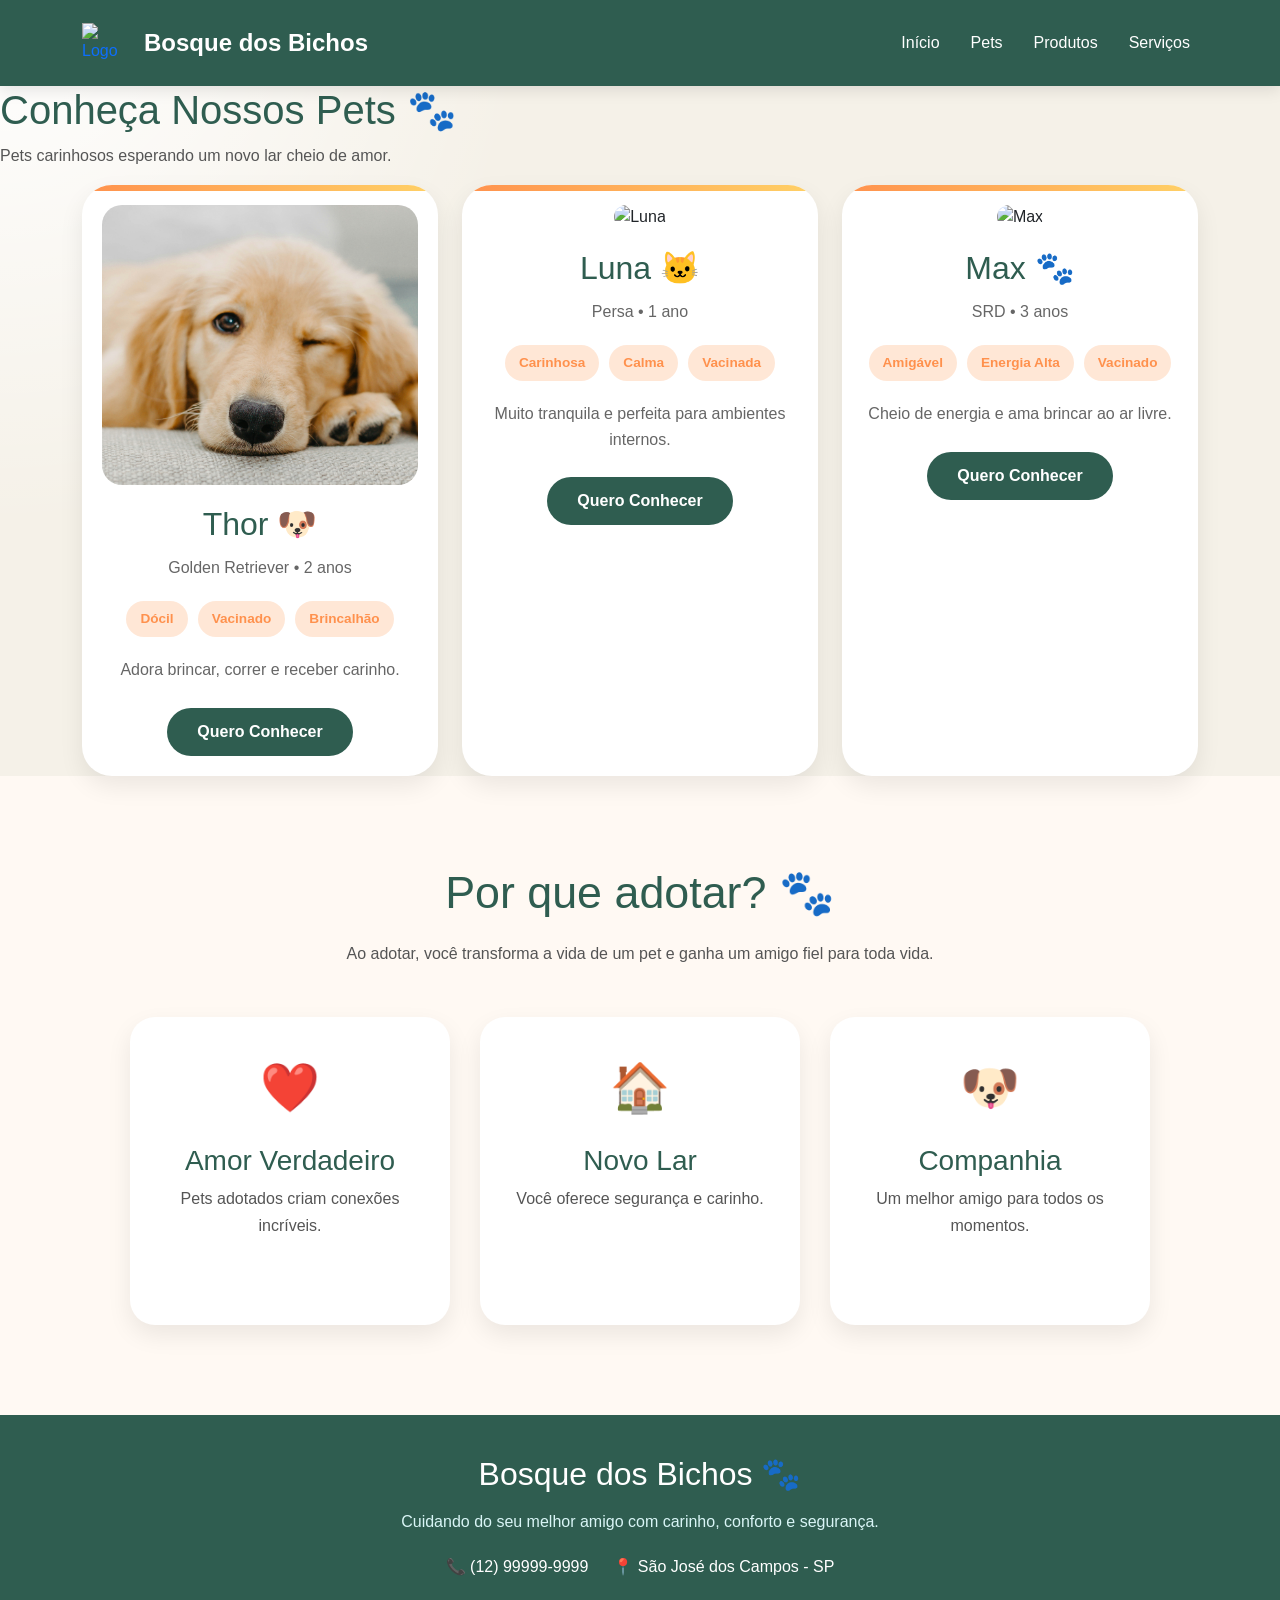
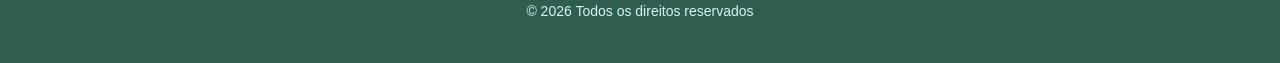
==== commit 50eebfa5: "." ====
--- a/pets.html
+++ b/pets.html
@@ -21,6 +21,11 @@
   <title>
     Pets | Bosque dos Bichos
   </title>
+  <link rel="preconnect" href="https://fonts.googleapis.com">
+
+<link rel="preconnect" href="https://fonts.gstatic.com" crossorigin>
+
+<link href="https://fonts.googleapis.com/css2?family=Poppins:wght@300;400;500;600;700&display=swap" rel="stylesheet">
 
 </head>
 
@@ -39,7 +44,7 @@
         <a class="logo-petshop"
           href="index.html">
 
-          <img src="./img/loja-de-animais.png"
+          <img src="img/corte-de-cabelo.png"
             alt="Logo">
 
           <span>
@@ -94,70 +99,81 @@
 
   <!-- BANNER -->
 
-  <section class="banner-pets">
-
-    <div class="container">
-
-      <h1>
-        Nossos Pets 🐾
-      </h1>
-
-      <p>
-        Conheça alguns dos nossos amiguinhos cheios de alegria.
-      </p>
-
-    </div>
-
-  </section>
-
-  <!-- PETS -->
-
   <!-- ========================================= -->
+<!-- PAGINA PETS MELHORADA -->
+<!-- ========================================= -->
+
+<!-- BANNER -->
+
+<section class="banner-pets">
+
+  <!-- TITULO -->
+  <h1>
+    Conheça Nossos Pets 🐾
+  </h1>
+
+  <!-- TEXTO -->
+  <p>
+    Pets carinhosos esperando um novo lar cheio de amor.
+  </p>
+
+</section>
+
+
 <!-- ÁREA PETS -->
-<!-- ========================================= -->
 
 <section class="pagina-pets">
 
   <div class="container">
 
+    <!-- LINHA -->
     <div class="row g-4">
 
       <!-- PET 1 -->
 
       <div class="col-lg-4 col-md-6">
 
+        <!-- CARD -->
         <div class="card-pet">
 
           <!-- FOTO -->
-
           <img src="img/pet1.jpg" alt="Thor">
 
           <!-- NOME -->
-
           <h3>
             Thor 🐶
           </h3>
 
-          <!-- INFORMAÇÕES -->
-
+          <!-- INFO -->
           <p>
             Golden Retriever • 2 anos
           </p>
 
           <!-- TAGS -->
-
           <div class="tags-pet">
 
-            <span>Dócil</span>
-
-            <span>Vacinado</span>
-
-            <span>Brincalhão</span>
+            <span>
+              Dócil
+            </span>
+
+            <span>
+              Vacinado
+            </span>
+
+            <span>
+              Brincalhão
+            </span>
 
           </div>
 
+          <!-- DESCRIÇÃO -->
+          <p class="descricao-pet">
+
+            Adora brincar, correr e receber carinho.
+
+          </p>
+
           <!-- BOTÃO -->
-
           <button class="btn-adotar">
 
             Quero Conhecer
@@ -168,13 +184,14 @@
 
       </div>
 
+
       <!-- PET 2 -->
 
       <div class="col-lg-4 col-md-6">
 
         <div class="card-pet">
 
-          <img src="img/pet2.jpg" alt="Luna">
+          <img src="img/persa-cat.jpg" alt="Luna">
 
           <h3>
             Luna 🐱
@@ -186,14 +203,26 @@
 
           <div class="tags-pet">
 
-            <span>Calma</span>
-
-            <span>Carinhosa</span>
-
-            <span>Vacinada</span>
+            <span>
+              Carinhosa
+            </span>
+
+            <span>
+              Calma
+            </span>
+
+            <span>
+              Vacinada
+            </span>
 
           </div>
 
+          <p class="descricao-pet">
+
+            Muito tranquila e perfeita para ambientes internos.
+
+          </p>
+
           <button class="btn-adotar">
 
             Quero Conhecer
@@ -204,13 +233,14 @@
 
       </div>
 
+
       <!-- PET 3 -->
 
       <div class="col-lg-4 col-md-6">
 
         <div class="card-pet">
 
-          <img src="img/pet3.jpg" alt="Max">
+          <img src="img/viralata.jpg" alt="Max">
 
           <h3>
             Max 🐾
@@ -222,14 +252,26 @@
 
           <div class="tags-pet">
 
-            <span>Energia Alta</span>
-
-            <span>Amigável</span>
-
-            <span>Vacinado</span>
+            <span>
+              Amigável
+            </span>
+
+            <span>
+              Energia Alta
+            </span>
+
+            <span>
+              Vacinado
+            </span>
 
           </div>
 
+          <p class="descricao-pet">
+
+            Cheio de energia e ama brincar ao ar livre.
+
+          </p>
+
           <button class="btn-adotar">
 
             Quero Conhecer
@@ -245,6 +287,86 @@
   </div>
 
 </section>
+
+<!-- ========================================= -->
+<!-- SEÇÃO ADOÇÃO -->
+<!-- ========================================= -->
+
+<section class="secao-adocao">
+
+  <div class="container">
+
+    <!-- TITULO -->
+
+    <h2>
+      Por que adotar? 🐾
+    </h2>
+
+    <!-- TEXTO -->
+
+    <p>
+      Ao adotar, você transforma a vida de um pet
+      e ganha um amigo fiel para toda vida.
+    </p>
+
+    <!-- BENEFÍCIOS -->
+
+    <div class="beneficios-adocao">
+
+      <div class="beneficio-box">
+
+        <span>
+          ❤️
+        </span>
+
+        <h3>
+          Amor Verdadeiro
+        </h3>
+
+        <p>
+          Pets adotados criam conexões incríveis.
+        </p>
+
+      </div>
+
+      <div class="beneficio-box">
+
+        <span>
+          🏠
+        </span>
+
+        <h3>
+          Novo Lar
+        </h3>
+
+        <p>
+          Você oferece segurança e carinho.
+        </p>
+
+      </div>
+
+      <div class="beneficio-box">
+
+        <span>
+          🐶
+        </span>
+
+        <h3>
+          Companhia
+        </h3>
+
+        <p>
+          Um melhor amigo para todos os momentos.
+        </p>
+
+      </div>
+
+    </div>
+
+  </div>
+
+</section>
+
   <!-- FOOTER -->
 
   <footer class="footer-petshop">
--- a/style.css
+++ b/style.css
@@ -10,14 +10,24 @@
   /* facilita controle de largura */
   box-sizing: border-box;
 }
-
+.header-petshop{
+
+  position: sticky;
+
+  top: 0;
+
+  z-index: 1000;
+
+}
 
 /* ========================================= */
 /* BODY */
 /* ========================================= */
 
 body{
-  
+  background-image:
+  radial-gradient(circle at top left, #ffffff 0%, transparent 25%),
+  radial-gradient(circle at bottom right, #ffe7d6 0%, transparent 25%);
 
   font-family: 'Poppins', sans-serif;
 
@@ -264,7 +274,7 @@
   border-radius: 30px;
 
   /* sombra */
-  box-shadow: 0 5px 15px rgba(0,0,0,0.08);
+  box-shadow: 0 5px 15px rgba(0,0,0,0.08);  
 
 }
 
@@ -327,9 +337,9 @@
 
 .card-servico{
 
-  width: 320px;
-
-  background-color: white;
+  width: 380px;
+
+  background-color: white;  
 
   border-radius: 25px;
 
@@ -666,580 +676,686 @@
 
 
 /* ========================================= */
-/* PAGINA SERVIÇOS */
+/* LISTA SERVIÇOS */
+/* ========================================= */
+
+.lista-servicos{
+
+  list-style: none;
+
+  padding: 0;
+
+  margin: 25px 0;
+
+}
+
+
+/* ITEM LISTA */
+
+.lista-servicos li{
+
+  margin-bottom: 12px;
+
+  color: #666;
+
+}
+
+
+/* TEMPO */
+
+.card-pagina-servico small{
+
+  display: block;
+
+  margin-bottom: 20px;
+
+  color: #777;
+
+}
+
+
+/* BOTÃO */
+
+.btn-servico{
+
+  background-color: #2F5D50;
+
+  color: white;
+
+  border: none;
+
+  padding: 12px 28px;
+
+  border-radius: 30px;
+
+  font-weight: bold;
+
+  margin-top: 20px;
+
+  transition: 0.3s;
+
+}
+
+
+/* HOVER */
+
+.btn-servico:hover{
+
+  background-color: #23463C;
+
+  transform: scale(1.05);
+
+}
+
+
+/* HOVER CARD */
+
+.card-pagina-servico:hover{
+
+  transform: translateY(-12px);
+
+}
+
+
+/* ÍCONE */
+
+.icone-pagina{
+
+  font-size: 4rem;
+
+}
+
+
+/* ========================================= */
+/* PAGINA PRODUTOS */
 /* ========================================= */
 
 /* BANNER */
 
-.banner-servicos{
-
-  /* fundo degradê */
+.banner-produtos{
+
   background: linear-gradient(90deg, #2F5D50, #4E7C6F);
 
+  padding: 80px 20px;
+
+  text-align: center;
+
+  color: white;
+
+}
+
+
+/* TITULO */
+
+.banner-produtos h1{
+
+  font-size: 3rem;
+
+  font-weight: bold;
+
+  margin-bottom: 20px;
+
+  color: white;
+
+}
+
+
+/* TEXTO */
+
+.banner-produtos p{
+
+  font-size: 1.1rem;
+
+  color: #F5F1E8;
+
+}
+
+
+/* AREA PRODUTOS */
+
+.pagina-produtos{
+
+  padding: 80px 0;
+
+}
+
+
+/* CARD */
+
+.card-produto{
+
+  background-color: white;
+
+  border-radius: 25px;
+
+  padding: 20px;
+
+  text-align: center;
+
+  box-shadow: 0 8px 20px rgba(0,0,0,0.08);
+
+  transition: 0.3s;
+
+  height: 100%;
+
+}
+
+
+/* HOVER */
+
+.card-produto:hover{
+
+  transform: translateY(-8px);
+
+}
+
+
+/* IMAGEM */
+
+.card-produto img{
+
+  width: 100%;
+
+  height: 220px;
+
+  object-fit: cover;
+
+  border-radius: 20px;
+
+  margin-bottom: 20px;
+
+}
+
+
+/* TITULO */
+
+.card-produto h3{
+
+  color: #2F5D50;
+
+  margin-bottom: 10px;
+
+  font-weight: bold;
+
+}
+
+
+/* TEXTO */
+
+.card-produto p{
+
+  color: #666;
+
+  margin-bottom: 20px;
+
+}
+
+
+/* PREÇO */
+
+.card-produto span{
+
+  display: block;
+
+  font-size: 1.3rem;
+
+  font-weight: bold;
+
+  color: #FF914D;
+
+  margin-bottom: 20px;
+
+}
+
+
+/* BOTÃO */
+
+.btn-comprar{
+
+  background-color: #FF914D;
+
+  color: white;
+
+  border: none;
+
+  padding: 12px 25px;
+
+  border-radius: 30px;
+
+  font-weight: bold;
+
+  transition: 0.3s;
+
+}
+
+
+/* HOVER */
+
+.btn-comprar:hover{
+
+  background-color: #E67E3D;
+
+}
+
+
+/* ========================================= */
+/* PAGINA PETS MELHORADA */
+/* ========================================= */
+
+
+/* CARD PET */
+
+.card-pet{
+
+  /* fundo branco */
+  background-color: white;
+
+  /* bordas arredondadas */
+  border-radius: 30px;
+
   /* espaço interno */
-  padding: 80px 20px;
-
-  /* centraliza texto */
+  padding: 20px;
+
+  /* centraliza */
   text-align: center;
 
-  /* texto branco */
+  /* sombra */
+  box-shadow: 0 10px 25px rgba(0,0,0,0.08);
+
+  /* animação suave */
+  transition: 0.4s;
+
+  /* ocupa altura toda */
+  height: 100%;
+
+  /* esconde excesso */
+  overflow: hidden;
+
+  /* necessário pro efeito */
+  position: relative;
+
+}
+
+
+/* LINHA LARANJA EM CIMA */
+
+.card-pet::before{
+
+  content: "";
+
+  position: absolute;
+
+  top: 0;
+
+  left: 0;
+
+  width: 100%;
+
+  height: 6px;
+
+  background: linear-gradient(90deg, #FF914D, #FFD166);
+
+}
+
+
+/* HOVER CARD */
+
+.card-pet:hover{
+
+  transform: translateY(-10px);
+
+  box-shadow: 0 15px 35px rgba(0,0,0,0.15);
+
+}
+
+
+/* FOTO PET */
+
+.card-pet img{
+
+  width: 100%;
+
+  height: 280px;
+
+  object-fit: cover;
+
+  border-radius: 20px;
+
+  margin-bottom: 20px;
+
+  transition: 0.4s;
+
+}
+
+
+/* EFEITO FOTO */
+
+.card-pet:hover img{
+
+  transform: scale(1.05);
+
+}
+
+
+/* TITULO */
+
+.card-pet h3{
+
+  color: #2F5D50;
+
+  font-size: 2rem;
+
+  margin-bottom: 10px;
+
+}
+
+
+/* TEXTO */
+
+.card-pet p{
+
+  color: #666;
+
+}
+
+
+/* TAGS */
+
+.tags-pet{
+
+  display: flex;
+
+  justify-content: center;
+
+  gap: 10px;
+
+  flex-wrap: wrap;
+
+  margin: 20px 0;
+
+}
+
+
+/* CADA TAG */
+
+.tags-pet span{
+
+  background-color: #FFE7D6;
+
+  color: #FF914D;
+
+  padding: 8px 14px;
+
+  border-radius: 30px;
+
+  font-size: 0.85rem;
+
+  font-weight: bold;
+
+}
+
+
+/* DESCRIÇÃO */
+
+.descricao-pet{
+
+  margin-bottom: 25px;
+
+  line-height: 1.6;
+
+}
+
+
+/* BOTÃO */
+
+.btn-adotar{
+
+  background-color: #2F5D50;
+
   color: white;
 
+  border: none;
+
+  padding: 12px 30px;
+
+  border-radius: 30px;
+
+  font-weight: bold;
+
+  transition: 0.3s;
+
+}
+
+
+/* HOVER BOTÃO */
+
+.btn-adotar:hover{
+
+  background-color: #23463C;
+
+  transform: scale(1.05);
+
+}
+
+/* botão whatsapp */
+
+.whatsapp-float{
+
+  position: fixed;
+
+  bottom: 20px;
+
+  right: 20px;
+
+  width: 65px;
+
+  height: 65px;
+
+  background-color: #25D366;
+
+  color: white;
+
+  border-radius: 50%;
+
+  display: flex;
+
+  justify-content: center;
+
+  align-items: center;
+
+  font-size: 2rem;
+
+  text-decoration: none;
+
+  box-shadow: 0 5px 15px rgba(0,0,0,0.2);
+
+  z-index: 999;
+
+  transition: 0.3s;
+
+}
+
+/* hover */
+
+.whatsapp-float:hover{
+
+  transform: scale(1.1);
+
+}
+
+/* ========================================= */
+/* SEÇÃO ADOÇÃO */
+/* ========================================= */
+
+.secao-adocao{
+
+  padding: 90px 20px;
+
+  background-color: #FFF9F3;
+
+  text-align: center;
+
 }
 
 
 /* TITULO */
 
-.banner-servicos h1{
+.secao-adocao h2{
+
+  font-size: 2.8rem;
+
+  margin-bottom: 20px;
+
+}
+
+
+/* TEXTO */
+
+.secao-adocao p{
+
+  max-width: 700px;
+
+  margin: auto;
+
+  margin-bottom: 50px;
+
+}
+
+
+/* BENEFICIOS */
+
+.beneficios-adocao{
+
+  display: flex;
+
+  justify-content: center;
+
+  gap: 30px;
+
+  flex-wrap: wrap;
+
+}
+
+
+/* BOX */
+
+.beneficio-box{
+
+  background-color: white;
+
+  width: 320px;
+
+  padding: 35px;
+
+  border-radius: 25px;
+
+  box-shadow: 0 10px 25px rgba(0,0,0,0.08);
+
+  transition: 0.3s;
+
+}
+
+
+/* HOVER */
+
+.beneficio-box:hover{
+
+  transform: translateY(-10px);
+
+}
+
+
+/* EMOJI */
+
+.beneficio-box span{
 
   font-size: 3rem;
 
+  display: block;
+
+  margin-bottom: 20px;
+
+}
+
+.banner-pets,
+.banner-servicos,
+.banner-produtos{
+
+  position: relative;
+
+  overflow: hidden;
+
+}
+
+/* ========================================= */
+/* BADGE PRODUTO */
+/* ========================================= */
+
+.badge-produto{
+
+  background-color: #FF914D;
+
+  color: white;
+
+  padding: 8px 14px;
+
+  border-radius: 30px;
+
+  display: inline-block;
+
+  font-size: 0.8rem;
+
   font-weight: bold;
 
+  margin-bottom: 15px;
+
+}
+
+
+/* ========================================= */
+/* AVALIAÇÃO */
+/* ========================================= */
+
+.avaliacao-produto{
+
+  font-size: 1.1rem;
+
+  margin-bottom: 15px;
+
+}
+
+
+/* ========================================= */
+/* PARCELAMENTO */
+/* ========================================= */
+
+.card-produto small{
+
+  display: block;
+
   margin-bottom: 20px;
 
-  color: white;
-
-}
-
-
-/* TEXTO */
-
-.banner-servicos p{
-
-  font-size: 1.1rem;
-
-  color: #F5F1E8;
-
-}
-
-
-/* AREA SERVIÇOS */
-
-.pagina-servicos{
-
-  padding: 80px 0;
-
-}
-
-
-/* CARD */
-
-.card-pagina-servico{
-
-  background-color: white;
-
-  padding: 40px 30px;
-
-  border-radius: 25px;
-
-  text-align: center;
-
-  box-shadow: 0 8px 20px rgba(0,0,0,0.08);
-
-  transition: 0.3s;
-
-  height: 100%;
-
-}
-
-
-/* HOVER */
-
-.card-pagina-servico:hover{
-
-  transform: translateY(-8px);
-
-}
-
-
-/* ÍCONE */
-
-.icone-pagina{
-
-  font-size: 3rem;
-
-  margin-bottom: 20px;
-
-}
-
-
-/* TITULO */
-
-.card-pagina-servico h3{
-
-  color: #2F5D50;
-
-  margin-bottom: 15px;
-
-  font-weight: bold;
-
-}
-
-
-/* TEXTO */
-
-.card-pagina-servico p{
-
-  color: #666;
-
-  margin-bottom: 20px;
-
-}
-
-
-/* PREÇO */
-
-.card-pagina-servico span{
-
-  background-color: #FF914D;
-
-  color: white;
-
-  padding: 10px 18px;
-
-  border-radius: 30px;
-
-  font-weight: bold;
-
-  display: inline-block;
-
-}
-
-
-/* ========================================= */
-/* PAGINA PRODUTOS */
-/* ========================================= */
-
-/* BANNER */
-
-.banner-produtos{
-
-  background: linear-gradient(90deg, #2F5D50, #4E7C6F);
-
-  padding: 80px 20px;
-
-  text-align: center;
-
-  color: white;
-
-}
-
-
-/* TITULO */
-
-.banner-produtos h1{
-
-  font-size: 3rem;
-
-  font-weight: bold;
-
-  margin-bottom: 20px;
-
-  color: white;
-
-}
-
-
-/* TEXTO */
-
-.banner-produtos p{
-
-  font-size: 1.1rem;
-
-  color: #F5F1E8;
-
-}
-
-
-/* AREA PRODUTOS */
-
-.pagina-produtos{
-
-  padding: 80px 0;
-
-}
-
-
-/* CARD */
-
-.card-produto{
-
-  background-color: white;
-
-  border-radius: 25px;
-
-  padding: 20px;
-
-  text-align: center;
-
-  box-shadow: 0 8px 20px rgba(0,0,0,0.08);
-
-  transition: 0.3s;
-
-  height: 100%;
-
-}
-
-
-/* HOVER */
-
-.card-produto:hover{
-
-  transform: translateY(-8px);
-
-}
-
-
-/* IMAGEM */
+  color: #777;
+
+}
+
+
+/* ========================================= */
+/* EFEITO IMAGEM */
+/* ========================================= */
 
 .card-produto img{
 
-  width: 100%;
-
-  height: 220px;
-
-  object-fit: cover;
-
-  border-radius: 20px;
-
-  margin-bottom: 20px;
-
-}
-
-
-/* TITULO */
-
-.card-produto h3{
-
-  color: #2F5D50;
-
-  margin-bottom: 10px;
-
-  font-weight: bold;
-
-}
-
-
-/* TEXTO */
-
-.card-produto p{
-
-  color: #666;
-
-  margin-bottom: 20px;
-
-}
-
-
-/* PREÇO */
-
-.card-produto span{
-
-  display: block;
-
-  font-size: 1.3rem;
-
-  font-weight: bold;
-
-  color: #FF914D;
-
-  margin-bottom: 20px;
-
-}
-
-
-/* BOTÃO */
-
-.btn-comprar{
-
-  background-color: #FF914D;
-
-  color: white;
-
-  border: none;
-
-  padding: 12px 25px;
-
-  border-radius: 30px;
-
-  font-weight: bold;
-
-  transition: 0.3s;
-
-}
-
-
-/* HOVER */
-
-.btn-comprar:hover{
-
-  background-color: #E67E3D;
-
-}
-
-
-/* ========================================= */
-/* PAGINA PETS */
-/* ========================================= */
-
-/* BANNER */
-
-.banner-pets{
-
-  background: linear-gradient(90deg, #2F5D50, #2F5D50);
-
-  padding: 80px 20px;
-
-  text-align: center;
-
-  color: white;
-
-}
-
-
-/* TITULO */
-
-.banner-pets h1{
-
-  font-size: 3rem;
-
-  font-weight: bold;
-
-  margin-bottom: 20px;
-
-  color: white;
-
-}
-
-
-/* TEXTO */
-
-.banner-pets p{
-
-  font-size: 1.1rem;
-
-  color: #F5F1E8;
-
-}
-
-
-/* AREA PETS */
-
-.pagina-pets{
-
-  padding: 80px 0;
-
-}
-
-
-/* ========================================= */
-/* CARD PET MELHORADO */
-/* ========================================= */
-
-.card-pet{
-
-  background-color: white;
-
-  border-radius: 30px;
-
-  padding: 20px;
-
-  text-align: center;
-
-  box-shadow: 0 10px 25px rgba(0,0,0,0.08);
-
   transition: 0.4s;
 
-  height: 100%;
-
-  overflow: hidden;
-
-  position: relative;
-
-}
-
-
-/* HOVER */
-
-.card-pet:hover{
-
-  transform: translateY(-12px);
-
-  box-shadow: 0 15px 35px rgba(0,0,0,0.15);
-
-}
-
-
-/* IMAGEM */
-
-.card-pet img{
-
-  width: 100%;
-
-  height: 280px;
-
-  object-fit: cover;
-
-  border-radius: 20px;
-
-  margin-bottom: 20px;
-
-  transition: 0.4s;
-
-}
-
-
-/* EFEITO IMAGEM */
-
-.card-pet:hover img{
+}
+
+.card-produto:hover img{
 
   transform: scale(1.05);
 
 }
 
-
-/* TITULO */
-
-.card-pet h3{
-
-  color: #2F5D50;
-
-  font-size: 2rem;
-
-  margin-bottom: 10px;
-
-}
-
-
-/* TEXTO */
-
-.card-pet p{
-
-  color: #666;
-
-  margin-bottom: 20px;
-
-}
-
-
-/* TAGS */
-
-.tags-pet{
-
-  display: flex;
-
-  justify-content: center;
-
-  gap: 10px;
-
-  flex-wrap: wrap;
-
-  margin-bottom: 25px;
-
-}
-
-
-/* CADA TAG */
-
-.tags-pet span{
-
-  background-color: #FFE7D6;
-
-  color: #FF914D;
-
-  padding: 8px 14px;
-
-  border-radius: 30px;
-
-  font-size: 0.85rem;
-
-  font-weight: bold;
-
-}
-
-
-/* BOTÃO */
-
-.btn-adotar{
-
-  background-color: #2F5D50;
-
-  color: white;
-
-  border: none;
-
-  padding: 12px 30px;
-
-  border-radius: 30px;
-
-  font-weight: bold;
-
-  transition: 0.3s;
-
-}
-
-
-/* HOVER BOTÃO */
-
-.btn-adotar:hover{
-
-  background-color: #23463C;
-
-  transform: scale(1.05);
-
-}
-
-
-/* botão whatsapp */
-
-.whatsapp-float{
-
-  position: fixed;
-
-  bottom: 20px;
-
-  right: 20px;
-
-  width: 65px;
-
-  height: 65px;
-
-  background-color: #25D366;
-
-  color: white;
-
-  border-radius: 50%;
-
-  display: flex;
-
-  justify-content: center;
-
-  align-items: center;
-
-  font-size: 2rem;
-
-  text-decoration: none;
-
-  box-shadow: 0 5px 15px rgba(0,0,0,0.2);
-
-  z-index: 999;
-
-  transition: 0.3s;
-
-}
-
-/* hover */
-
-.whatsapp-float:hover{
-
-  transform: scale(1.1);
-
-}
-
-
-
-
 /* ========================================= */
 /* RESPONSIVIDADE */
 /* ========================================= */
@@ -1316,4 +1432,5 @@
 
   }
 
-}+}
+
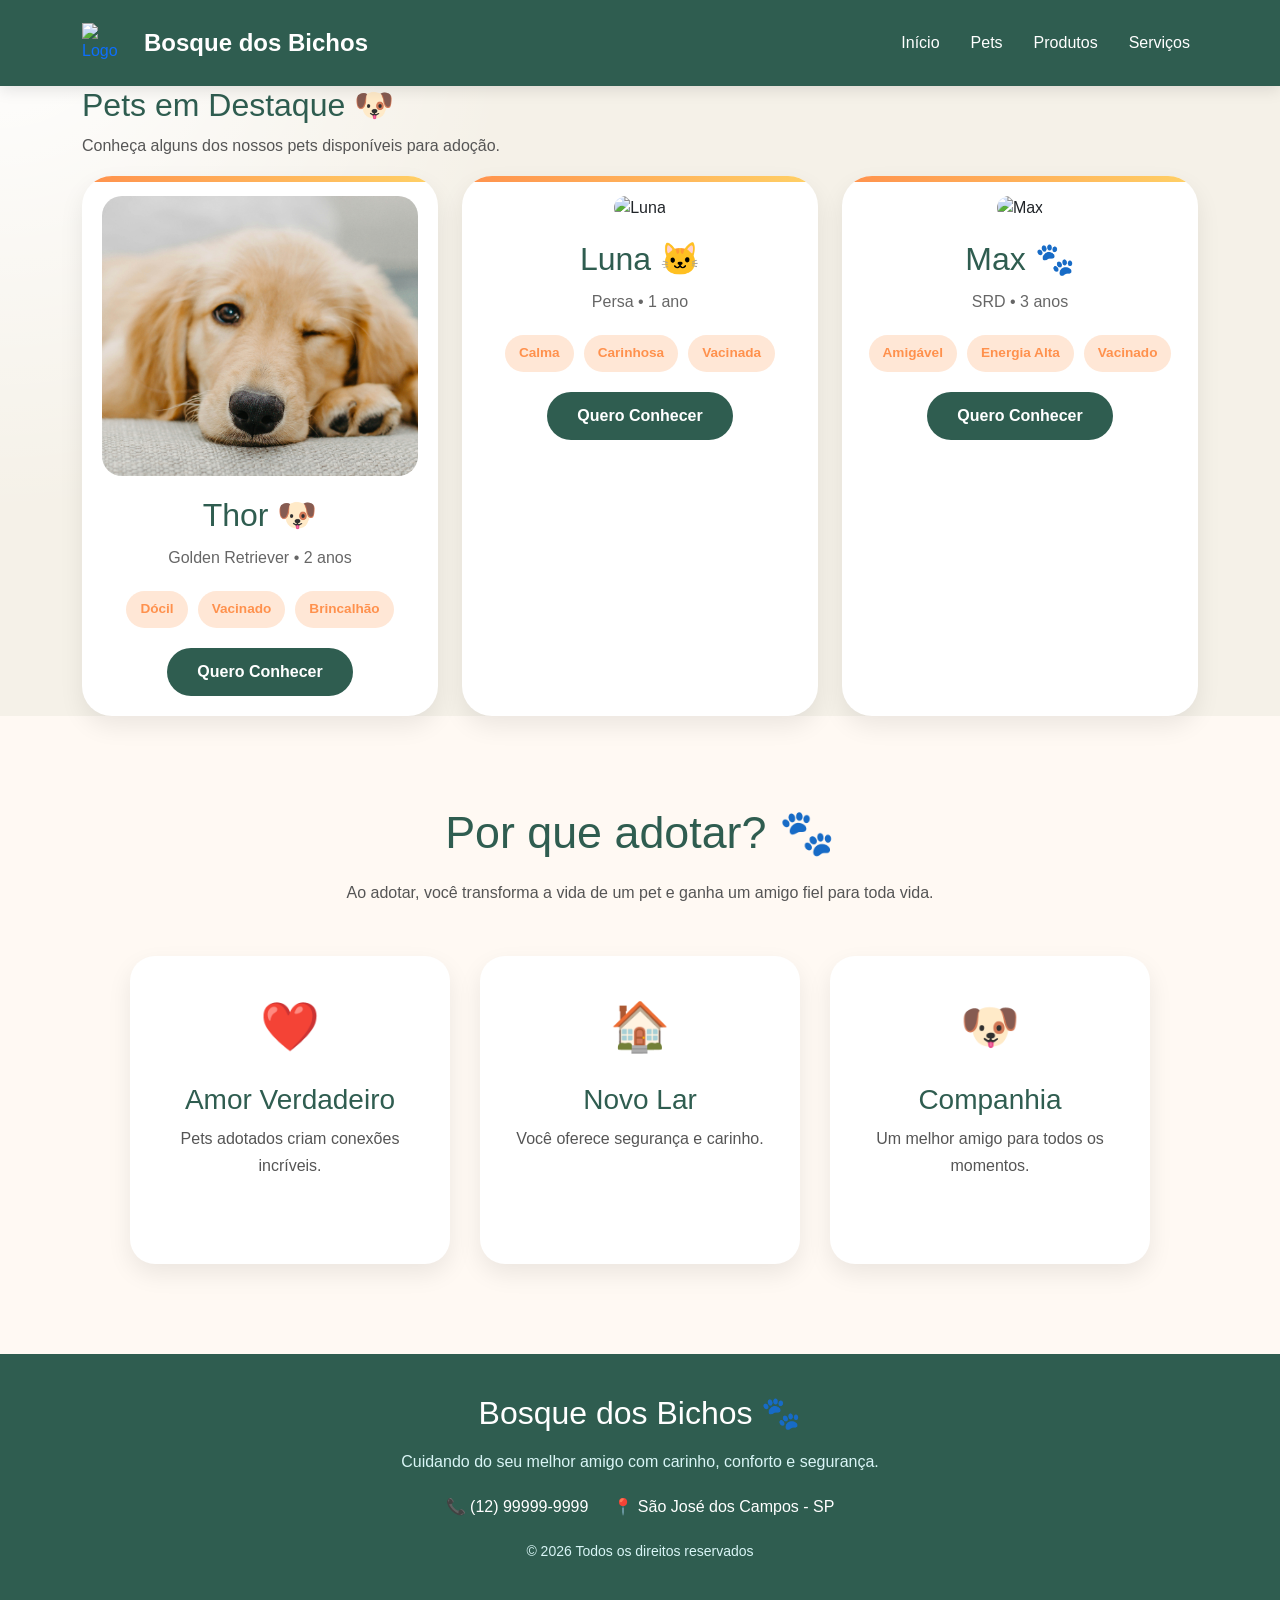
==== commit 9d303310: "p" ====
--- a/pets.html
+++ b/pets.html
@@ -105,188 +105,140 @@
 
 <!-- BANNER -->
 
-<section class="banner-pets">
-
-  <!-- TITULO -->
-  <h1>
-    Conheça Nossos Pets 🐾
-  </h1>
-
-  <!-- TEXTO -->
-  <p>
-    Pets carinhosos esperando um novo lar cheio de amor.
-  </p>
-
-</section>
-
-
-<!-- ÁREA PETS -->
-
-<section class="pagina-pets">
-
-  <div class="container">
-
-    <!-- LINHA -->
-    <div class="row g-4">
-
-      <!-- PET 1 -->
-
-      <div class="col-lg-4 col-md-6">
-
-        <!-- CARD -->
-        <div class="card-pet">
-
-          <!-- FOTO -->
-          <img src="img/pet1.jpg" alt="Thor">
-
-          <!-- NOME -->
-          <h3>
-            Thor 🐶
-          </h3>
-
-          <!-- INFO -->
-          <p>
-            Golden Retriever • 2 anos
-          </p>
-
-          <!-- TAGS -->
-          <div class="tags-pet">
-
-            <span>
-              Dócil
-            </span>
-
-            <span>
-              Vacinado
-            </span>
-
-            <span>
-              Brincalhão
-            </span>
+<!-- PETS EM DESTAQUE -->
+
+  <section class="pets-destaque">
+
+    <div class="container">
+
+      <div class="titulo-padrao">
+
+        <h2>
+          Pets em Destaque 🐶
+        </h2>
+
+        <p>
+          Conheça alguns dos nossos pets disponíveis para adoção.
+        </p>
+
+      </div>
+
+      <div class="row g-4">
+
+        <!-- PET 1 -->
+
+        <div class="col-lg-4 col-md-6">
+
+          <div class="card-pet">
+
+            <img src="img/pet1.jpg" alt="Thor">
+
+            <h3>
+              Thor 🐶
+            </h3>
+
+            <p>
+              Golden Retriever • 2 anos
+            </p>
+
+            <div class="tags-pet">
+
+              <span>Dócil</span>
+
+              <span>Vacinado</span>
+
+              <span>Brincalhão</span>
+
+            </div>
+
+            <button class="btn-adotar">
+
+              Quero Conhecer
+
+            </button>
 
           </div>
 
-          <!-- DESCRIÇÃO -->
-          <p class="descricao-pet">
-
-            Adora brincar, correr e receber carinho.
-
-          </p>
-
-          <!-- BOTÃO -->
-          <button class="btn-adotar">
-
-            Quero Conhecer
-
-          </button>
-
         </div>
 
-      </div>
-
-
-      <!-- PET 2 -->
-
-      <div class="col-lg-4 col-md-6">
-
-        <div class="card-pet">
-
-          <img src="img/persa-cat.jpg" alt="Luna">
-
-          <h3>
-            Luna 🐱
-          </h3>
-
-          <p>
-            Persa • 1 ano
-          </p>
-
-          <div class="tags-pet">
-
-            <span>
-              Carinhosa
-            </span>
-
-            <span>
-              Calma
-            </span>
-
-            <span>
-              Vacinada
-            </span>
+        <!-- PET 2 -->
+
+        <div class="col-lg-4 col-md-6">
+
+          <div class="card-pet">
+
+            <img src="img/pet2.jpg" alt="Luna">
+
+            <h3>
+              Luna 🐱
+            </h3>
+
+            <p>
+              Persa • 1 ano
+            </p>
+
+            <div class="tags-pet">
+
+              <span>Calma</span>
+
+              <span>Carinhosa</span>
+
+              <span>Vacinada</span>
+
+            </div>
+
+            <button class="btn-adotar">
+
+              Quero Conhecer
+
+            </button>
 
           </div>
 
-          <p class="descricao-pet">
-
-            Muito tranquila e perfeita para ambientes internos.
-
-          </p>
-
-          <button class="btn-adotar">
-
-            Quero Conhecer
-
-          </button>
-
         </div>
 
-      </div>
-
-
-      <!-- PET 3 -->
-
-      <div class="col-lg-4 col-md-6">
-
-        <div class="card-pet">
-
-          <img src="img/viralata.jpg" alt="Max">
-
-          <h3>
-            Max 🐾
-          </h3>
-
-          <p>
-            SRD • 3 anos
-          </p>
-
-          <div class="tags-pet">
-
-            <span>
-              Amigável
-            </span>
-
-            <span>
-              Energia Alta
-            </span>
-
-            <span>
-              Vacinado
-            </span>
+        <!-- PET 3 -->
+
+        <div class="col-lg-4 col-md-6">
+
+          <div class="card-pet">
+
+            <img src="img/pet3.jpg" alt="Max">
+
+            <h3>
+              Max 🐾
+            </h3>
+
+            <p>
+              SRD • 3 anos
+            </p>
+
+            <div class="tags-pet">
+
+              <span>Amigável</span>
+
+              <span>Energia Alta</span>
+
+              <span>Vacinado</span>
+
+            </div>
+
+            <button class="btn-adotar">
+
+              Quero Conhecer
+
+            </button>
 
           </div>
 
-          <p class="descricao-pet">
-
-            Cheio de energia e ama brincar ao ar livre.
-
-          </p>
-
-          <button class="btn-adotar">
-
-            Quero Conhecer
-
-          </button>
-
         </div>
 
       </div>
 
     </div>
 
-  </div>
-
-</section>
+  </section>
+
 
 <!-- ========================================= -->
 <!-- SEÇÃO ADOÇÃO -->
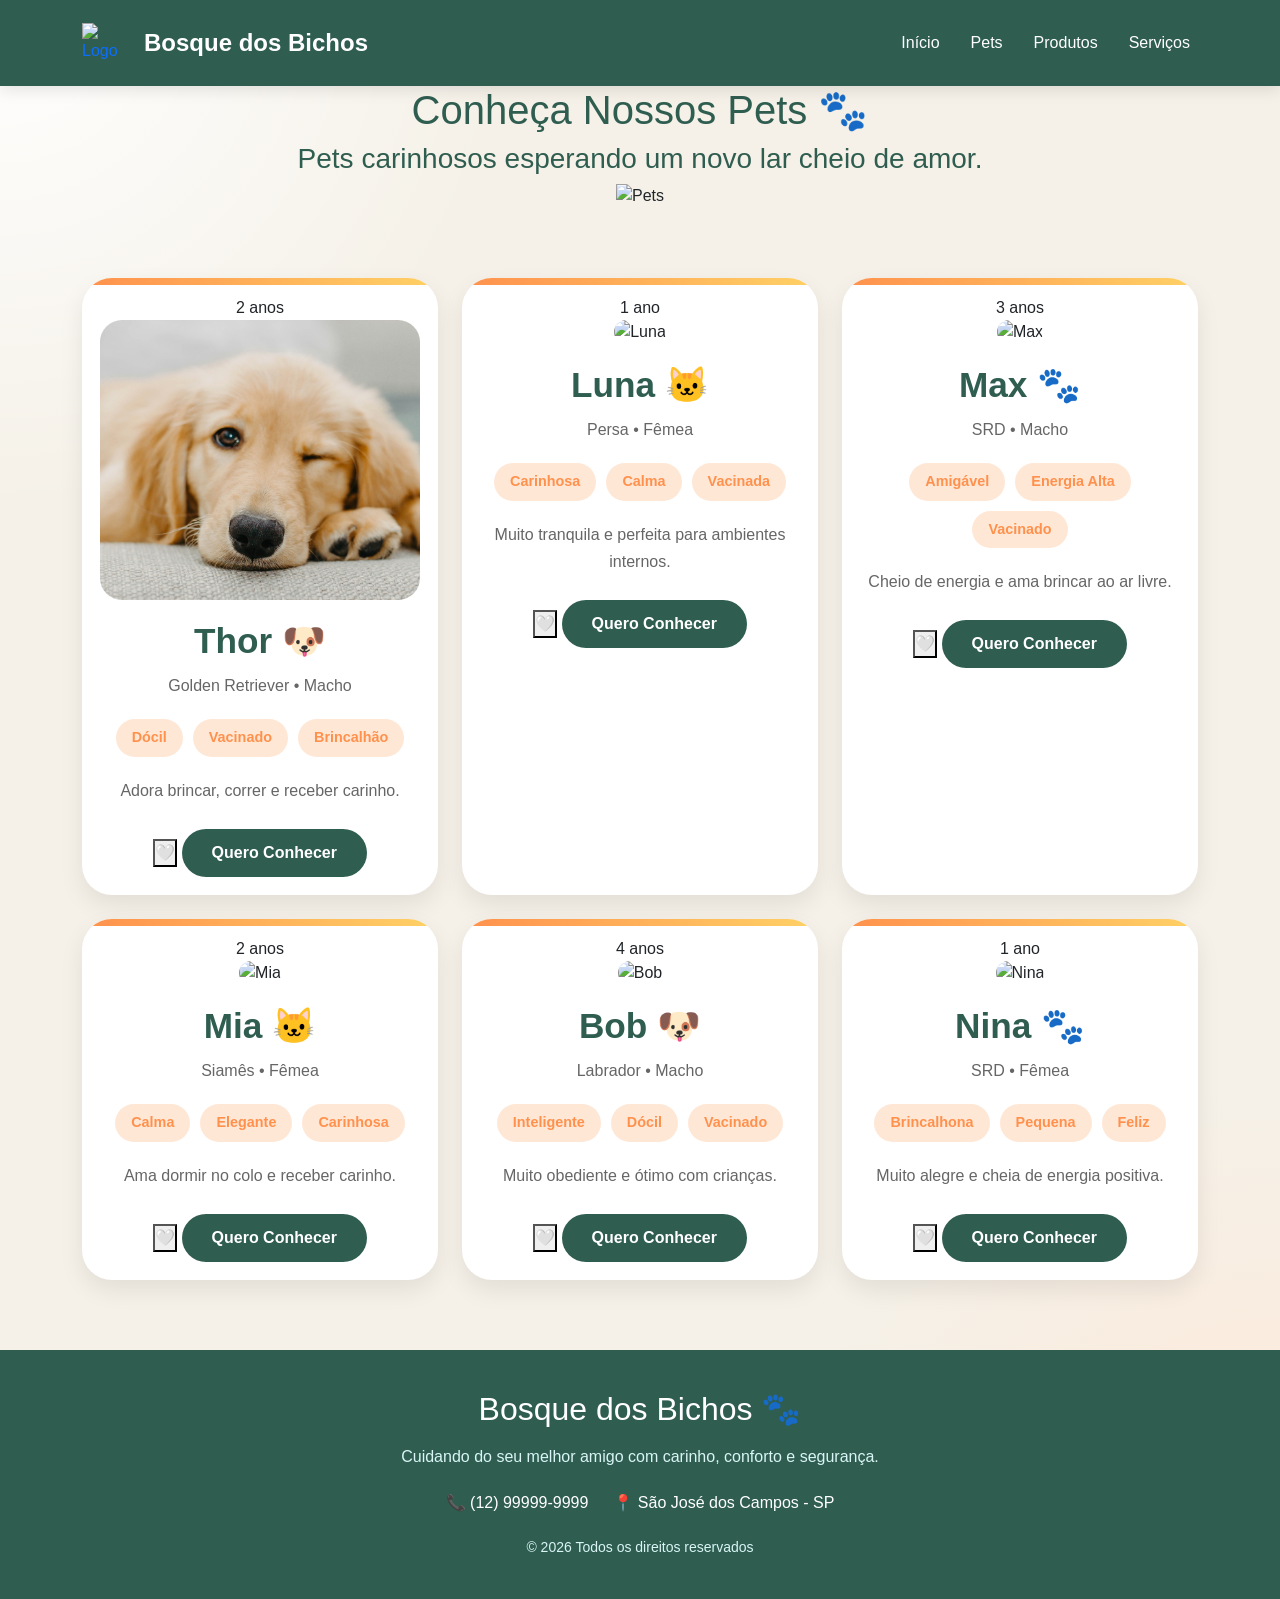
==== commit 3027a688: "slv" ====
--- a/pets.html
+++ b/pets.html
@@ -3,360 +3,632 @@
 
 <head>
 
-  <meta charset="UTF-8">
-
-  <meta name="viewport"
-    content="width=device-width, initial-scale=1.0">
-
-  <!-- BOOTSTRAP -->
-
-  <link href="https://cdn.jsdelivr.net/npm/bootstrap@5.3.8/dist/css/bootstrap.min.css"
-    rel="stylesheet">
-
-  <!-- CSS -->
-
-  <link rel="stylesheet"
-    href="style.css">
-
-  <title>
-    Pets | Bosque dos Bichos
-  </title>
-  <link rel="preconnect" href="https://fonts.googleapis.com">
-
-<link rel="preconnect" href="https://fonts.gstatic.com" crossorigin>
-
-<link href="https://fonts.googleapis.com/css2?family=Poppins:wght@300;400;500;600;700&display=swap" rel="stylesheet">
+    <meta charset="UTF-8">
+
+    <meta name="viewport" content="width=device-width, initial-scale=1.0">
+
+    <!-- BOOTSTRAP -->
+
+    <link href="https://cdn.jsdelivr.net/npm/bootstrap@5.3.8/dist/css/bootstrap.min.css"
+        rel="stylesheet">
+
+    <!-- GOOGLE FONTS -->
+
+    <link rel="preconnect" href="https://fonts.googleapis.com">
+
+    <link rel="preconnect" href="https://fonts.gstatic.com" crossorigin>
+
+    <link href="https://fonts.googleapis.com/css2?family=Poppins:wght@300;400;500;600;700&display=swap"
+        rel="stylesheet">
+
+    <!-- CSS -->
+
+    <link rel="stylesheet" href="style.css">
+
+    <title>
+        Pets | Bosque dos Bichos
+    </title>
 
 </head>
 
 <body>
 
-  <!-- HEADER -->
-
-  <header class="header-petshop">
-
-    <nav class="navbar navbar-expand-lg">
-
-      <div class="container">
-
-        <!-- LOGO -->
-
-        <a class="logo-petshop"
-          href="index.html">
-
-          <img src="img/corte-de-cabelo.png"
-            alt="Logo">
-
-          <span>
-            Bosque dos Bichos
-          </span>
-
-        </a>
-
-        <!-- MENU -->
-
-        <div class="collapse navbar-collapse justify-content-end">
-
-          <ul class="navbar-nav align-items-center">
-
-            <li class="nav-item">
-              <a class="nav-link"
-                href="index.html">
-                Início
-              </a>
-            </li>
-
-            <li class="nav-item">
-              <a class="nav-link"
-                href="pets.html">
-                Pets
-              </a>
-            </li>
-
-            <li class="nav-item">
-              <a class="nav-link"
-                href="produtos.html">
-                Produtos
-              </a>
-            </li>
-
-            <li class="nav-item">
-              <a class="nav-link"
-                href="servicos.html">
-                Serviços
-              </a>
-            </li>
-
-          </ul>
+    <!-- HEADER -->
+
+    <header class="header-petshop">
+
+        <nav class="navbar navbar-expand-lg">
+
+            <div class="container">
+
+                <!-- LOGO -->
+
+                <a class="logo-petshop" href="index.html">
+
+                    <img src="img/corte-de-cabelo.png" alt="Logo">
+
+                    <span>
+                        Bosque dos Bichos
+                    </span>
+
+                </a>
+
+                <!-- MENU -->
+
+                <button class="navbar-toggler"
+                    type="button"
+                    data-bs-toggle="collapse"
+                    data-bs-target="#menuPet">
+
+                    <span class="navbar-toggler-icon"></span>
+
+                </button>
+
+                <div class="collapse navbar-collapse justify-content-end"
+                    id="menuPet">
+
+                    <ul class="navbar-nav align-items-center">
+
+                        <li class="nav-item">
+                            <a class="nav-link"
+                                href="index.html">
+                                Início
+                            </a>
+                        </li>
+
+                        <li class="nav-item">
+                            <a class="nav-link active-link"
+                                href="pets.html">
+                                Pets
+                            </a>
+                        </li>
+
+                        <li class="nav-item">
+                            <a class="nav-link"
+                                href="produtos.html">
+                                Produtos
+                            </a>
+                        </li>
+
+                        <li class="nav-item">
+                            <a class="nav-link"
+                                href="servicos.html">
+                                Serviços
+                            </a>
+                        </li>
+
+                    </ul>
+
+                </div>
+
+            </div>
+
+        </nav>
+
+    </header>
+
+
+    <!-- HERO PETS -->
+
+    <section class="hero-pets">
+
+        <div class="container">
+
+            <div class="hero-pets-conteudo">
+
+                <!-- TEXTO -->
+
+                <div class="hero-pets-texto">
+
+
+                    <h1>
+                        Conheça Nossos Pets 🐾
+                    </h1>
+
+                    <h3>
+                       Pets carinhosos esperando um novo lar cheio de amor.
+                    </h3>
+                       
+                    
+
+                    <!-- LINHA DECORATIVA -->
+
+                
+                </div>
+
+                <!-- IMAGEM -->
+
+                <div class="hero-pets-imagem">
+
+                    <img src="img/banner-pets.png"
+                        alt="Pets">
+
+                </div>
+
+            </div>
 
         </div>
 
-      </div>
-
-    </nav>
-
-  </header>
-
-  <!-- BANNER -->
-
-  <!-- ========================================= -->
-<!-- PAGINA PETS MELHORADA -->
-<!-- ========================================= -->
-
-<!-- BANNER -->
-
-<!-- PETS EM DESTAQUE -->
-
-  <section class="pets-destaque">
-
-    <div class="container">
-
-      <div class="titulo-padrao">
-
-        <h2>
-          Pets em Destaque 🐶
-        </h2>
-
-        <p>
-          Conheça alguns dos nossos pets disponíveis para adoção.
-        </p>
-
-      </div>
-
-      <div class="row g-4">
-
-        <!-- PET 1 -->
-
-        <div class="col-lg-4 col-md-6">
-
-          <div class="card-pet">
-
-            <img src="img/pet1.jpg" alt="Thor">
+    </section>
+
+
+    <!-- FILTROS -->
+
+    
+
+    <!-- PETS -->
+
+    <section class="pagina-pets">
+
+        <div class="container">
+
+            <div class="row g-4">
+
+                <!-- PET 1 -->
+
+                <div class="col-lg-4 col-md-6">
+
+                    <div class="card-pet">
+
+                        <!-- IDADE -->
+
+                        <div class="idade-pet">
+                            2 anos
+                        </div>
+
+                        <!-- FOTO -->
+
+                        <img src="img/pet1.jpg"
+                            alt="Thor">
+
+                        <!-- CONTEUDO -->
+
+                        <div class="conteudo-pet">
+
+                            <h3>
+                                Thor 🐶
+                            </h3>
+
+                            <p class="info-pet">
+                                Golden Retriever • Macho
+                            </p>
+
+                            <!-- TAGS -->
+
+                            <div class="tags-pet">
+
+                                <span>
+                                    Dócil
+                                </span>
+
+                                <span>
+                                    Vacinado
+                                </span>
+
+                                <span>
+                                    Brincalhão
+                                </span>
+
+                            </div>
+
+                            <!-- DESCRIÇÃO -->
+
+                            <p class="descricao-pet">
+
+                                Adora brincar, correr e receber carinho.
+
+                            </p>
+
+                            <!-- RODAPÉ -->
+
+                            <div class="rodape-card">
+
+                                <button class="btn-favorito">
+
+                                    🤍
+
+                                </button>
+
+                                <button class="btn-adotar">
+
+                                    Quero Conhecer
+
+                                </button>
+
+                            </div>
+
+                        </div>
+
+                    </div>
+
+                </div>
+
+
+                <!-- PET 2 -->
+
+                <div class="col-lg-4 col-md-6">
+
+                    <div class="card-pet">
+
+                        <div class="idade-pet">
+                            1 ano
+                        </div>
+
+                        <img src="img/pet2.jpg"
+                            alt="Luna">
+
+                        <div class="conteudo-pet">
+
+                            <h3>
+                                Luna 🐱
+                            </h3>
+
+                            <p class="info-pet">
+                                Persa • Fêmea
+                            </p>
+
+                            <div class="tags-pet">
+
+                                <span>
+                                    Carinhosa
+                                </span>
+
+                                <span>
+                                    Calma
+                                </span>
+
+                                <span>
+                                    Vacinada
+                                </span>
+
+                            </div>
+
+                            <p class="descricao-pet">
+
+                                Muito tranquila e perfeita para ambientes internos.
+
+                            </p>
+
+                            <div class="rodape-card">
+
+                                <button class="btn-favorito">
+
+                                    🤍
+
+                                </button>
+
+                                <button class="btn-adotar">
+
+                                    Quero Conhecer
+
+                                </button>
+
+                            </div>
+
+                        </div>
+
+                    </div>
+
+                </div>
+
+
+                <!-- PET 3 -->
+
+                <div class="col-lg-4 col-md-6">
+
+                    <div class="card-pet">
+
+                        <div class="idade-pet">
+                            3 anos
+                        </div>
+
+                        <img src="img/pet3.jpg"
+                            alt="Max">
+
+                        <div class="conteudo-pet">
+
+                            <h3>
+                                Max 🐾
+                            </h3>
+
+                            <p class="info-pet">
+                                SRD • Macho
+                            </p>
+
+                            <div class="tags-pet">
+
+                                <span>
+                                    Amigável
+                                </span>
+
+                                <span>
+                                    Energia Alta
+                                </span>
+
+                                <span>
+                                    Vacinado
+                                </span>
+
+                            </div>
+
+                            <p class="descricao-pet">
+
+                                Cheio de energia e ama brincar ao ar livre.
+
+                            </p>
+
+                            <div class="rodape-card">
+
+                                <button class="btn-favorito">
+
+                                    🤍
+
+                                </button>
+
+                                <button class="btn-adotar">
+
+                                    Quero Conhecer
+
+                                </button>
+
+                            </div>
+
+                        </div>
+
+                    </div>
+
+                </div>
+
+
+                <!-- PET 4 -->
+
+                <div class="col-lg-4 col-md-6">
+
+                    <div class="card-pet">
+
+                        <div class="idade-pet">
+                            2 anos
+                        </div>
+
+                        <img src="img/pet4.jpg"
+                            alt="Mia">
+
+                        <div class="conteudo-pet">
+
+                            <h3>
+                                Mia 🐱
+                            </h3>
+
+                            <p class="info-pet">
+                                Siamês • Fêmea
+                            </p>
+
+                            <div class="tags-pet">
+
+                                <span>
+                                    Calma
+                                </span>
+
+                                <span>
+                                    Elegante
+                                </span>
+
+                                <span>
+                                    Carinhosa
+                                </span>
+
+                            </div>
+
+                            <p class="descricao-pet">
+
+                                Ama dormir no colo e receber carinho.
+
+                            </p>
+
+                            <div class="rodape-card">
+
+                                <button class="btn-favorito">
+
+                                    🤍
+
+                                </button>
+
+                                <button class="btn-adotar">
+
+                                    Quero Conhecer
+
+                                </button>
+
+                            </div>
+
+                        </div>
+
+                    </div>
+
+                </div>
+
+
+                <!-- PET 5 -->
+
+                <div class="col-lg-4 col-md-6">
+
+                    <div class="card-pet">
+
+                        <div class="idade-pet">
+                            4 anos
+                        </div>
+
+                        <img src="img/pet5.jpg"
+                            alt="Bob">
+
+                        <div class="conteudo-pet">
+
+                            <h3>
+                                Bob 🐶
+                            </h3>
+
+                            <p class="info-pet">
+                                Labrador • Macho
+                            </p>
+
+                            <div class="tags-pet">
+
+                                <span>
+                                    Inteligente
+                                </span>
+
+                                <span>
+                                    Dócil
+                                </span>
+
+                                <span>
+                                    Vacinado
+                                </span>
+
+                            </div>
+
+                            <p class="descricao-pet">
+
+                                Muito obediente e ótimo com crianças.
+
+                            </p>
+
+                            <div class="rodape-card">
+
+                                <button class="btn-favorito">
+
+                                    🤍
+
+                                </button>
+
+                                <button class="btn-adotar">
+
+                                    Quero Conhecer
+
+                                </button>
+
+                            </div>
+
+                        </div>
+
+                    </div>
+
+                </div>
+
+
+                <!-- PET 6 -->
+
+                <div class="col-lg-4 col-md-6">
+
+                    <div class="card-pet">
+
+                        <div class="idade-pet">
+                            1 ano
+                        </div>
+
+                        <img src="img/pet6.jpg"
+                            alt="Nina">
+
+                        <div class="conteudo-pet">
+
+                            <h3>
+                                Nina 🐾
+                            </h3>
+
+                            <p class="info-pet">
+                                SRD • Fêmea
+                            </p>
+
+                            <div class="tags-pet">
+
+                                <span>
+                                    Brincalhona
+                                </span>
+
+                                <span>
+                                    Pequena
+                                </span>
+
+                                <span>
+                                    Feliz
+                                </span>
+
+                            </div>
+
+                            <p class="descricao-pet">
+
+                                Muito alegre e cheia de energia positiva.
+
+                            </p>
+
+                            <div class="rodape-card">
+
+                                <button class="btn-favorito">
+
+                                    🤍
+
+                                </button>
+
+                                <button class="btn-adotar">
+
+                                    Quero Conhecer
+
+                                </button>
+
+                            </div>
+
+                        </div>
+
+                    </div>
+
+                </div>
+
+            </div>
+
+        </div>
+
+    </section>
+
+
+    <!-- FOOTER -->
+
+    <footer class="footer-petshop">
+
+        <div class="container">
 
             <h3>
-              Thor 🐶
+                Bosque dos Bichos 🐾
             </h3>
 
             <p>
-              Golden Retriever • 2 anos
+                Cuidando do seu melhor amigo com carinho,
+                conforto e segurança.
             </p>
 
-            <div class="tags-pet">
-
-              <span>Dócil</span>
-
-              <span>Vacinado</span>
-
-              <span>Brincalhão</span>
+            <div class="footer-contato">
+
+                <span>
+                    📞 (12) 99999-9999
+                </span>
+
+                <span>
+                    📍 São José dos Campos - SP
+                </span>
 
             </div>
 
-            <button class="btn-adotar">
-
-              Quero Conhecer
-
-            </button>
-
-          </div>
+            <small>
+                © 2026 Todos os direitos reservados
+            </small>
 
         </div>
 
-        <!-- PET 2 -->
-
-        <div class="col-lg-4 col-md-6">
-
-          <div class="card-pet">
-
-            <img src="img/pet2.jpg" alt="Luna">
-
-            <h3>
-              Luna 🐱
-            </h3>
-
-            <p>
-              Persa • 1 ano
-            </p>
-
-            <div class="tags-pet">
-
-              <span>Calma</span>
-
-              <span>Carinhosa</span>
-
-              <span>Vacinada</span>
-
-            </div>
-
-            <button class="btn-adotar">
-
-              Quero Conhecer
-
-            </button>
-
-          </div>
-
-        </div>
-
-        <!-- PET 3 -->
-
-        <div class="col-lg-4 col-md-6">
-
-          <div class="card-pet">
-
-            <img src="img/pet3.jpg" alt="Max">
-
-            <h3>
-              Max 🐾
-            </h3>
-
-            <p>
-              SRD • 3 anos
-            </p>
-
-            <div class="tags-pet">
-
-              <span>Amigável</span>
-
-              <span>Energia Alta</span>
-
-              <span>Vacinado</span>
-
-            </div>
-
-            <button class="btn-adotar">
-
-              Quero Conhecer
-
-            </button>
-
-          </div>
-
-        </div>
-
-      </div>
-
-    </div>
-
-  </section>
-
-
-<!-- ========================================= -->
-<!-- SEÇÃO ADOÇÃO -->
-<!-- ========================================= -->
-
-<section class="secao-adocao">
-
-  <div class="container">
-
-    <!-- TITULO -->
-
-    <h2>
-      Por que adotar? 🐾
-    </h2>
-
-    <!-- TEXTO -->
-
-    <p>
-      Ao adotar, você transforma a vida de um pet
-      e ganha um amigo fiel para toda vida.
-    </p>
-
-    <!-- BENEFÍCIOS -->
-
-    <div class="beneficios-adocao">
-
-      <div class="beneficio-box">
-
-        <span>
-          ❤️
-        </span>
-
-        <h3>
-          Amor Verdadeiro
-        </h3>
-
-        <p>
-          Pets adotados criam conexões incríveis.
-        </p>
-
-      </div>
-
-      <div class="beneficio-box">
-
-        <span>
-          🏠
-        </span>
-
-        <h3>
-          Novo Lar
-        </h3>
-
-        <p>
-          Você oferece segurança e carinho.
-        </p>
-
-      </div>
-
-      <div class="beneficio-box">
-
-        <span>
-          🐶
-        </span>
-
-        <h3>
-          Companhia
-        </h3>
-
-        <p>
-          Um melhor amigo para todos os momentos.
-        </p>
-
-      </div>
-
-    </div>
-
-  </div>
-
-</section>
-
-  <!-- FOOTER -->
-
-  <footer class="footer-petshop">
-
-    <div class="container">
-
-      <h3>
-        Bosque dos Bichos 🐾
-      </h3>
-
-      <p>
-        Cuidando do seu melhor amigo com carinho,
-        conforto e segurança.
-      </p>
-
-      <div class="footer-contato">
-
-        <span>
-          📞 (12) 99999-9999
-        </span>
-
-        <span>
-          📍 São José dos Campos - SP
-        </span>
-
-      </div>
-
-      <small>
-        © 2026 Todos os direitos reservados
-      </small>
-
-    </div>
-
-  </footer>
-
-  <!-- SCRIPT -->
-
-  <script src="https://cdn.jsdelivr.net/npm/bootstrap@5.3.8/dist/js/bootstrap.bundle.min.js"></script>
+    </footer>
+
+
+    <!-- BOOTSTRAP -->
+
+    <script src="https://cdn.jsdelivr.net/npm/bootstrap@5.3.8/dist/js/bootstrap.bundle.min.js"></script>
 
 </body>
 
--- a/style.css
+++ b/style.css
@@ -283,10 +283,10 @@
 
 .hero-imagem img{
 
-  width: 700px;
-
+  width: 660px;
+  height: 600px;
   /* bordas arredondadas */
-  border-radius: 10px;
+  border-radius: 30px;
 
   /* sombra */
   box-shadow: 0 10px 30px rgba(0,0,0,0.15);
@@ -676,8 +676,119 @@
 
 
 /* ========================================= */
-/* LISTA SERVIÇOS */
-/* ========================================= */
+/* PAGINA SERVIÇOS MODERNA */
+/* ========================================= */
+.banner-servicos h1{
+  margin-top: 40px;
+  display: flex;
+  justify-content: center ;
+}
+.banner-servicos h3{
+ margin-top: 40px;
+  color: #2F5D50;
+  display: flex;
+  justify-content: center ;
+}
+.pagina-servicos{
+
+  padding: 80px 0;
+
+}
+
+
+/* CARD */
+
+.card-servico-moderno{
+
+  background-color: white;
+
+  border-radius: 30px;
+
+  overflow: hidden;
+
+  box-shadow: 0 10px 25px rgba(0,0,0,0.08);
+
+  transition: 0.4s;
+
+  height: 100%;
+
+}
+
+
+/* HOVER */
+
+.card-servico-moderno:hover{
+
+  transform: translateY(-10px);
+
+  box-shadow: 0 15px 35px rgba(0,0,0,0.15);
+
+}
+
+
+/* IMAGEM */
+
+.card-servico-moderno img{
+
+ 
+  width: 100%;
+
+  height: 330px;
+
+ object-fit: cover;
+
+}
+
+
+/* CONTEUDO */
+
+.conteudo-servico{
+
+  padding: 25px;
+
+  text-align: center;
+
+}
+
+
+/* ICONE */
+
+.icone-servico{
+
+  font-size: 2.5rem;
+
+  margin-bottom: 15px;
+
+}
+
+
+/* TITULO */
+
+.card-servico-moderno h3{
+
+  color: #2F5D50;
+
+  font-size: 1.8rem;
+
+  margin-bottom: 15px;
+
+  font-weight: bold;
+
+}
+
+
+/* TEXTO */
+
+.card-servico-moderno p{
+
+  color: #666;
+
+  margin-bottom: 20px;
+
+}
+
+
+/* LISTA */
 
 .lista-servicos{
 
@@ -685,53 +796,232 @@
 
   padding: 0;
 
-  margin: 25px 0;
-
-}
-
-
-/* ITEM LISTA */
+  margin-bottom: 20px;
+
+}
+
+
+/* ITEM */
 
 .lista-servicos li{
 
-  margin-bottom: 12px;
+  margin-bottom: 10px;
+
+  color: #555;
+
+}
+
+
+/* PREÇO */
+
+.preco-servico{
+
+  display: inline-block;
+
+  background-color: #FFE7D6;
+
+  color: #FF914D;
+
+  padding: 10px 18px;
+
+  border-radius: 30px;
+
+  font-weight: bold;
+
+  margin-bottom: 20px;
+
+}
+
+
+/* BOTÃO */
+
+.btn-servico{
+
+  background-color: #2F5D50;
+
+  color: white;
+
+  border: none;
+
+  padding: 12px 28px;
+
+  border-radius: 30px;
+
+  font-weight: bold;
+
+  transition: 0.3s;
+
+}
+
+
+/* HOVER BOTÃO */
+
+.btn-servico:hover{
+
+  background-color: #23463C;
+
+  transform: scale(1.05);
+
+}
+
+/* ========================================= */
+/* PAGINA PRODUTOS */
+/* ========================================= */
+
+/* BANNER */
+
+.banner-produtos{
+
+  background: linear-gradient(90deg, #2F5D50, #4E7C6F);
+
+  padding: 80px 20px;
+
+  text-align: center;
+
+  color: white;
+
+}
+
+
+/* TITULO */
+
+.banner-produtos h1{
+
+  font-size: 3rem;
+
+  font-weight: bold;
+
+  margin-bottom: 20px;
+
+  color: white;
+
+}
+
+
+/* TEXTO */
+
+.banner-produtos p{
+
+  font-size: 1.1rem;
+
+  color: #F5F1E8;
+
+}
+
+
+/* AREA PRODUTOS */
+
+.pagina-produtos{
+
+  padding: 80px 0;
+
+}
+
+
+/* CARD */
+
+.card-produto{
+
+  background-color:#F8F5EF;
+
+  border-radius: 25px;
+
+  padding: 20px;
+
+  text-align: center;
+
+  box-shadow: 0 8px 20px rgba(0,0,0,0.08);
+
+  transition: 0.3s;
+
+  height: 100%;
+
+}
+
+
+/* HOVER */
+
+.card-produto:hover{
+
+  transform: translateY(-8px);
+
+}
+
+
+/* IMAGEM */
+
+.card-produto img{
+
+  width: 100%;
+
+  height: 220px;
+
+  object-fit: cover;
+
+  border-radius: 20px;
+
+  margin-bottom: 20px;
+
+}
+
+
+/* TITULO */
+
+.card-produto h3{
+
+  color: #2F5D50;
+
+  margin-bottom: 10px;
+
+  font-weight: bold;
+
+}
+
+
+/* TEXTO */
+
+.card-produto p{
 
   color: #666;
 
-}
-
-
-/* TEMPO */
-
-.card-pagina-servico small{
+  margin-bottom: 20px;
+
+}
+
+
+/* PREÇO */
+
+.card-produto span{
 
   display: block;
 
+  font-size: 1.3rem;
+
+  font-weight: bold;
+
+  color: #FF914D;
+
   margin-bottom: 20px;
 
-  color: #777;
-
 }
 
 
 /* BOTÃO */
 
-.btn-servico{
-
-  background-color: #2F5D50;
+.btn-comprar{
+
+  background-color: #FF914D;
 
   color: white;
 
   border: none;
 
-  padding: 12px 28px;
+  padding: 12px 25px;
 
   border-radius: 30px;
 
   font-weight: bold;
 
-  margin-top: 20px;
-
   transition: 0.3s;
 
 }
@@ -739,198 +1029,6 @@
 
 /* HOVER */
 
-.btn-servico:hover{
-
-  background-color: #23463C;
-
-  transform: scale(1.05);
-
-}
-
-
-/* HOVER CARD */
-
-.card-pagina-servico:hover{
-
-  transform: translateY(-12px);
-
-}
-
-
-/* ÍCONE */
-
-.icone-pagina{
-
-  font-size: 4rem;
-
-}
-
-
-/* ========================================= */
-/* PAGINA PRODUTOS */
-/* ========================================= */
-
-/* BANNER */
-
-.banner-produtos{
-
-  background: linear-gradient(90deg, #2F5D50, #4E7C6F);
-
-  padding: 80px 20px;
-
-  text-align: center;
-
-  color: white;
-
-}
-
-
-/* TITULO */
-
-.banner-produtos h1{
-
-  font-size: 3rem;
-
-  font-weight: bold;
-
-  margin-bottom: 20px;
-
-  color: white;
-
-}
-
-
-/* TEXTO */
-
-.banner-produtos p{
-
-  font-size: 1.1rem;
-
-  color: #F5F1E8;
-
-}
-
-
-/* AREA PRODUTOS */
-
-.pagina-produtos{
-
-  padding: 80px 0;
-
-}
-
-
-/* CARD */
-
-.card-produto{
-
-  background-color: white;
-
-  border-radius: 25px;
-
-  padding: 20px;
-
-  text-align: center;
-
-  box-shadow: 0 8px 20px rgba(0,0,0,0.08);
-
-  transition: 0.3s;
-
-  height: 100%;
-
-}
-
-
-/* HOVER */
-
-.card-produto:hover{
-
-  transform: translateY(-8px);
-
-}
-
-
-/* IMAGEM */
-
-.card-produto img{
-
-  width: 100%;
-
-  height: 220px;
-
-  object-fit: cover;
-
-  border-radius: 20px;
-
-  margin-bottom: 20px;
-
-}
-
-
-/* TITULO */
-
-.card-produto h3{
-
-  color: #2F5D50;
-
-  margin-bottom: 10px;
-
-  font-weight: bold;
-
-}
-
-
-/* TEXTO */
-
-.card-produto p{
-
-  color: #666;
-
-  margin-bottom: 20px;
-
-}
-
-
-/* PREÇO */
-
-.card-produto span{
-
-  display: block;
-
-  font-size: 1.3rem;
-
-  font-weight: bold;
-
-  color: #FF914D;
-
-  margin-bottom: 20px;
-
-}
-
-
-/* BOTÃO */
-
-.btn-comprar{
-
-  background-color: #FF914D;
-
-  color: white;
-
-  border: none;
-
-  padding: 12px 25px;
-
-  border-radius: 30px;
-
-  font-weight: bold;
-
-  transition: 0.3s;
-
-}
-
-
-/* HOVER */
-
 .btn-comprar:hover{
 
   background-color: #E67E3D;
@@ -945,39 +1043,142 @@
 
 /* CARD PET */
 
-.card-pet{
-
-  /* fundo branco */
-  background-color: white;
-
-  /* bordas arredondadas */
-  border-radius: 30px;
+/* ========================================= */
+/* BANNER PETS MODERNO */
+/* ========================================= */
+
+.banner-pets{
+
+  /* fundo claro */
+  background: linear-gradient(135deg, #F8F5EF, #F5F1E8);
 
   /* espaço interno */
-  padding: 20px;
+  padding: 90px 20px;
 
   /* centraliza */
   text-align: center;
 
-  /* sombra */
-  box-shadow: 0 10px 25px rgba(0,0,0,0.08);
-
-  /* animação suave */
-  transition: 0.4s;
-
-  /* ocupa altura toda */
-  height: 100%;
+  /* posição relativa */
+  position: relative;
 
   /* esconde excesso */
   overflow: hidden;
 
-  /* necessário pro efeito */
+}
+
+
+/* TITULO */
+
+.banner-pets h1{
+
+  font-size: 4rem;
+
+  font-weight: bold;
+
+  color: #2F5D50;
+
+  margin-bottom: 20px;
+
+}
+
+
+/* TEXO */
+
+.banner-pets p{
+
+  font-size: 1.3rem;
+
+  color: #666;
+
+}
+
+
+/* PATINHAS DECORATIVAS */
+
+.banner-pets::before{
+
+  content: "🐾";
+
+  position: absolute;
+
+  top: 30px;
+
+  left: 60px;
+
+  font-size: 4rem;
+
+  opacity: 0.15;
+
+}
+
+.banner-pets::after{
+
+  content: "🐾";
+
+  position: absolute;
+
+  bottom: 30px;
+
+  right: 60px;
+
+  font-size: 4rem;
+
+  opacity: 0.15;
+
+}
+
+
+/* ========================================= */
+/* AREA DOS PETS */
+/* ========================================= */
+.hero-pets-texto h1{
+
+   display: flex;
+   justify-content: center;
+}
+.hero-pets-texto h3{
+ color: #2F5D50;
+  display: flex;
+  justify-content: center;
+}
+.pagina-pets{
+
+  padding: 70px 0;
+
+}
+
+.hero-pets-imagem{
+  display: flex;
+  justify-content: center;
+}
+
+
+/* CARD PET */
+
+.card-pet{
+
+  background-color: white;
+
+  border-radius: 30px;
+
+  padding: 18px;
+
+  text-align: center;
+
   position: relative;
 
-}
-
-
-/* LINHA LARANJA EM CIMA */
+  overflow: hidden;
+
+  height: 100%;
+
+  transition: 0.4s;
+
+  box-shadow: 0 10px 25px rgba(0,0,0,0.08);
+
+}
+
+
+/* LINHA SUPERIOR */
 
 .card-pet::before{
 
@@ -991,25 +1192,25 @@
 
   width: 100%;
 
-  height: 6px;
+  height: 7px;
 
   background: linear-gradient(90deg, #FF914D, #FFD166);
 
 }
 
 
-/* HOVER CARD */
+/* HOVER */
 
 .card-pet:hover{
 
-  transform: translateY(-10px);
-
-  box-shadow: 0 15px 35px rgba(0,0,0,0.15);
-
-}
-
-
-/* FOTO PET */
+  transform: translateY(-12px);
+
+  box-shadow: 0 18px 35px rgba(0,0,0,0.15);
+
+}
+
+
+/* FOTO */
 
 .card-pet img{
 
@@ -1019,7 +1220,7 @@
 
   object-fit: cover;
 
-  border-radius: 20px;
+  border-radius: 22px;
 
   margin-bottom: 20px;
 
@@ -1041,12 +1242,14 @@
 
 .card-pet h3{
 
+  font-size: 2.2rem;
+
   color: #2F5D50;
 
-  font-size: 2rem;
-
   margin-bottom: 10px;
 
+  font-weight: bold;
+
 }
 
 
@@ -1056,6 +1259,8 @@
 
   color: #666;
 
+  font-size: 1rem;
+
 }
 
 
@@ -1084,11 +1289,11 @@
 
   color: #FF914D;
 
-  padding: 8px 14px;
+  padding: 8px 16px;
 
   border-radius: 30px;
 
-  font-size: 0.85rem;
+  font-size: 0.9rem;
 
   font-weight: bold;
 
@@ -1101,7 +1306,68 @@
 
   margin-bottom: 25px;
 
-  line-height: 1.6;
+  line-height: 1.7;
+
+}
+
+
+/* BOTÃO */
+
+.btn-adotar{
+
+  background-color: #2F5D50;
+
+  color: white;
+
+  border: none;
+
+  padding: 14px 35px;
+
+  border-radius: 40px;
+
+  font-weight: bold;
+
+  font-size: 1rem;
+
+  transition: 0.3s;
+
+}
+
+
+/* HOVER BOTÃO */
+
+.btn-adotar:hover{
+
+  background-color: #23463C;
+
+  transform: scale(1.05);
+
+}
+
+
+/* ========================================= */
+/* RESPONSIVO */
+/* ========================================= */
+
+@media(max-width:768px){
+
+  .banner-pets h1{
+
+    font-size: 2.7rem;
+
+  }
+
+  .banner-pets p{
+
+    font-size: 1rem;
+
+  }
+
+  .card-pet img{
+
+    height: 240px;
+
+  }
 
 }
 
@@ -1367,6 +1633,9 @@
   .hero-petshop{
 
     text-align: center;
+    align-items: center;
+    display: flex;
+    flex-direction: column;
 
     padding: 70px 20px;
 
